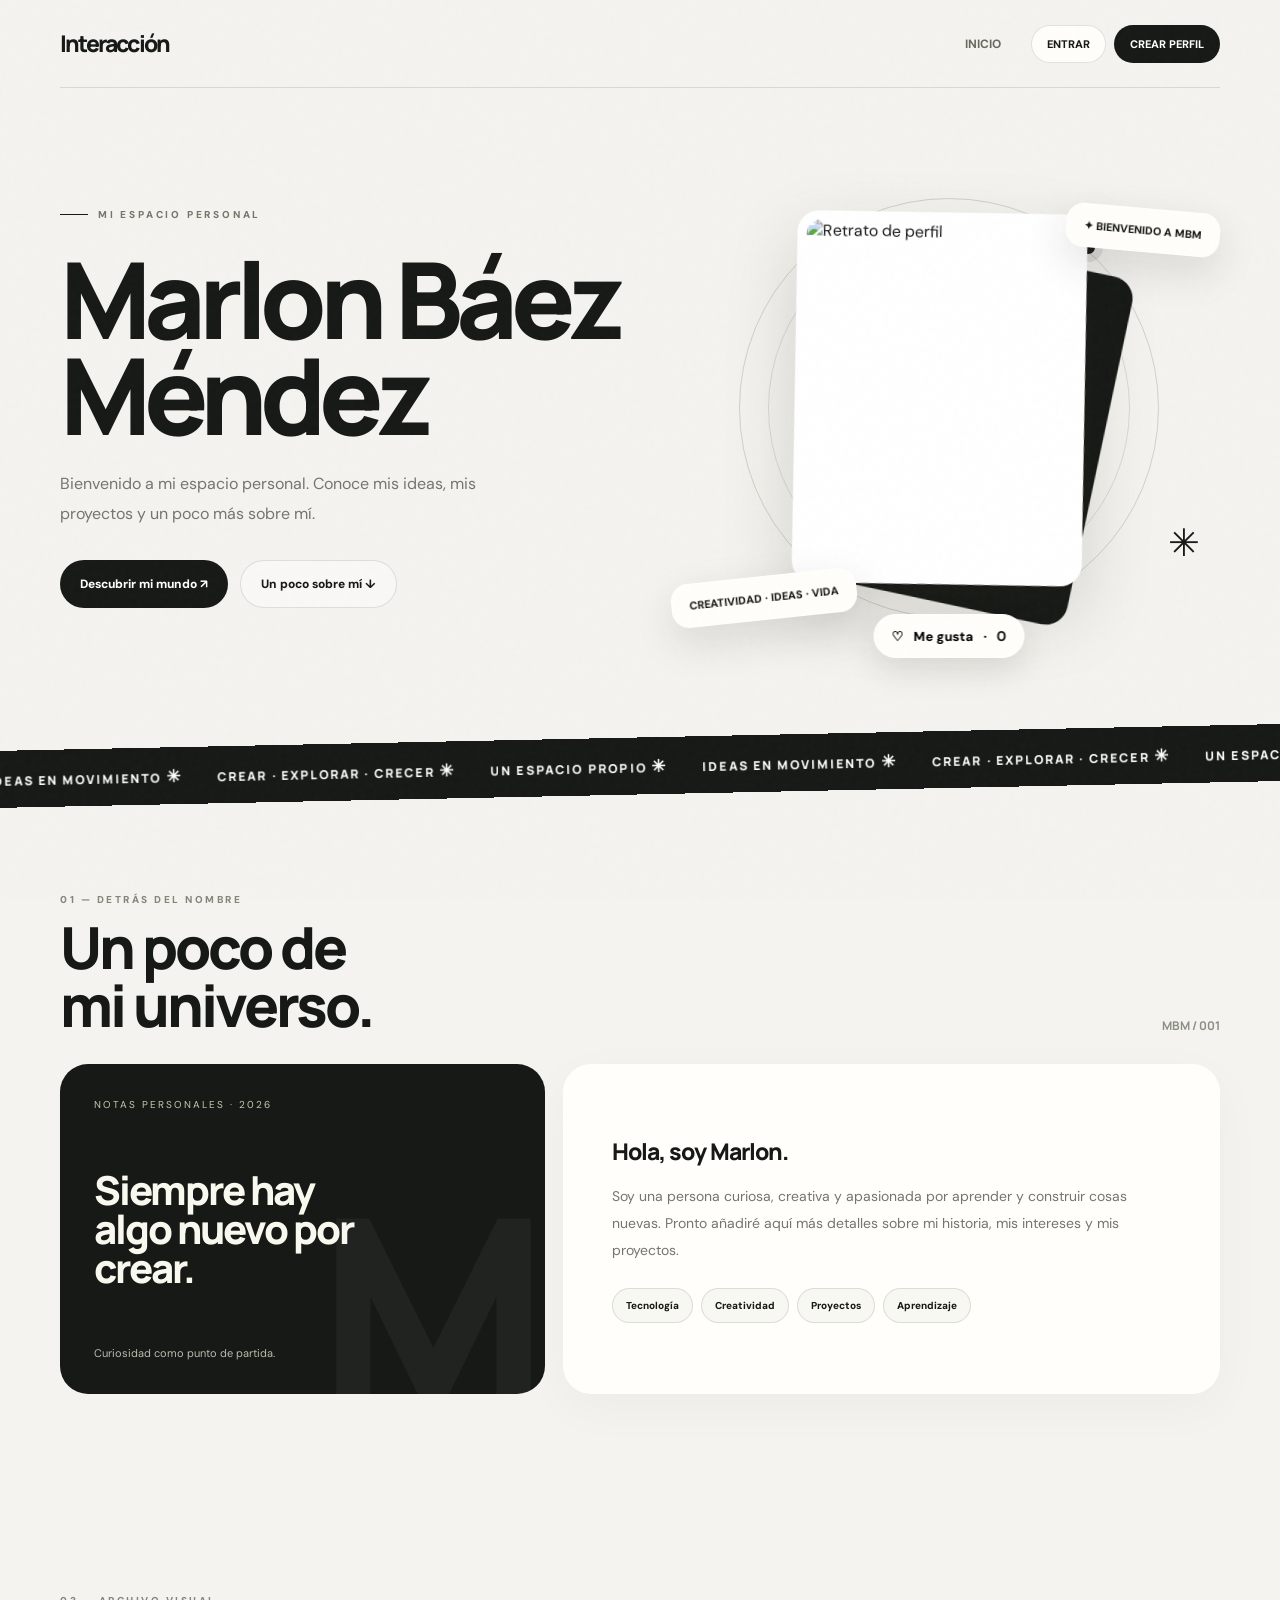
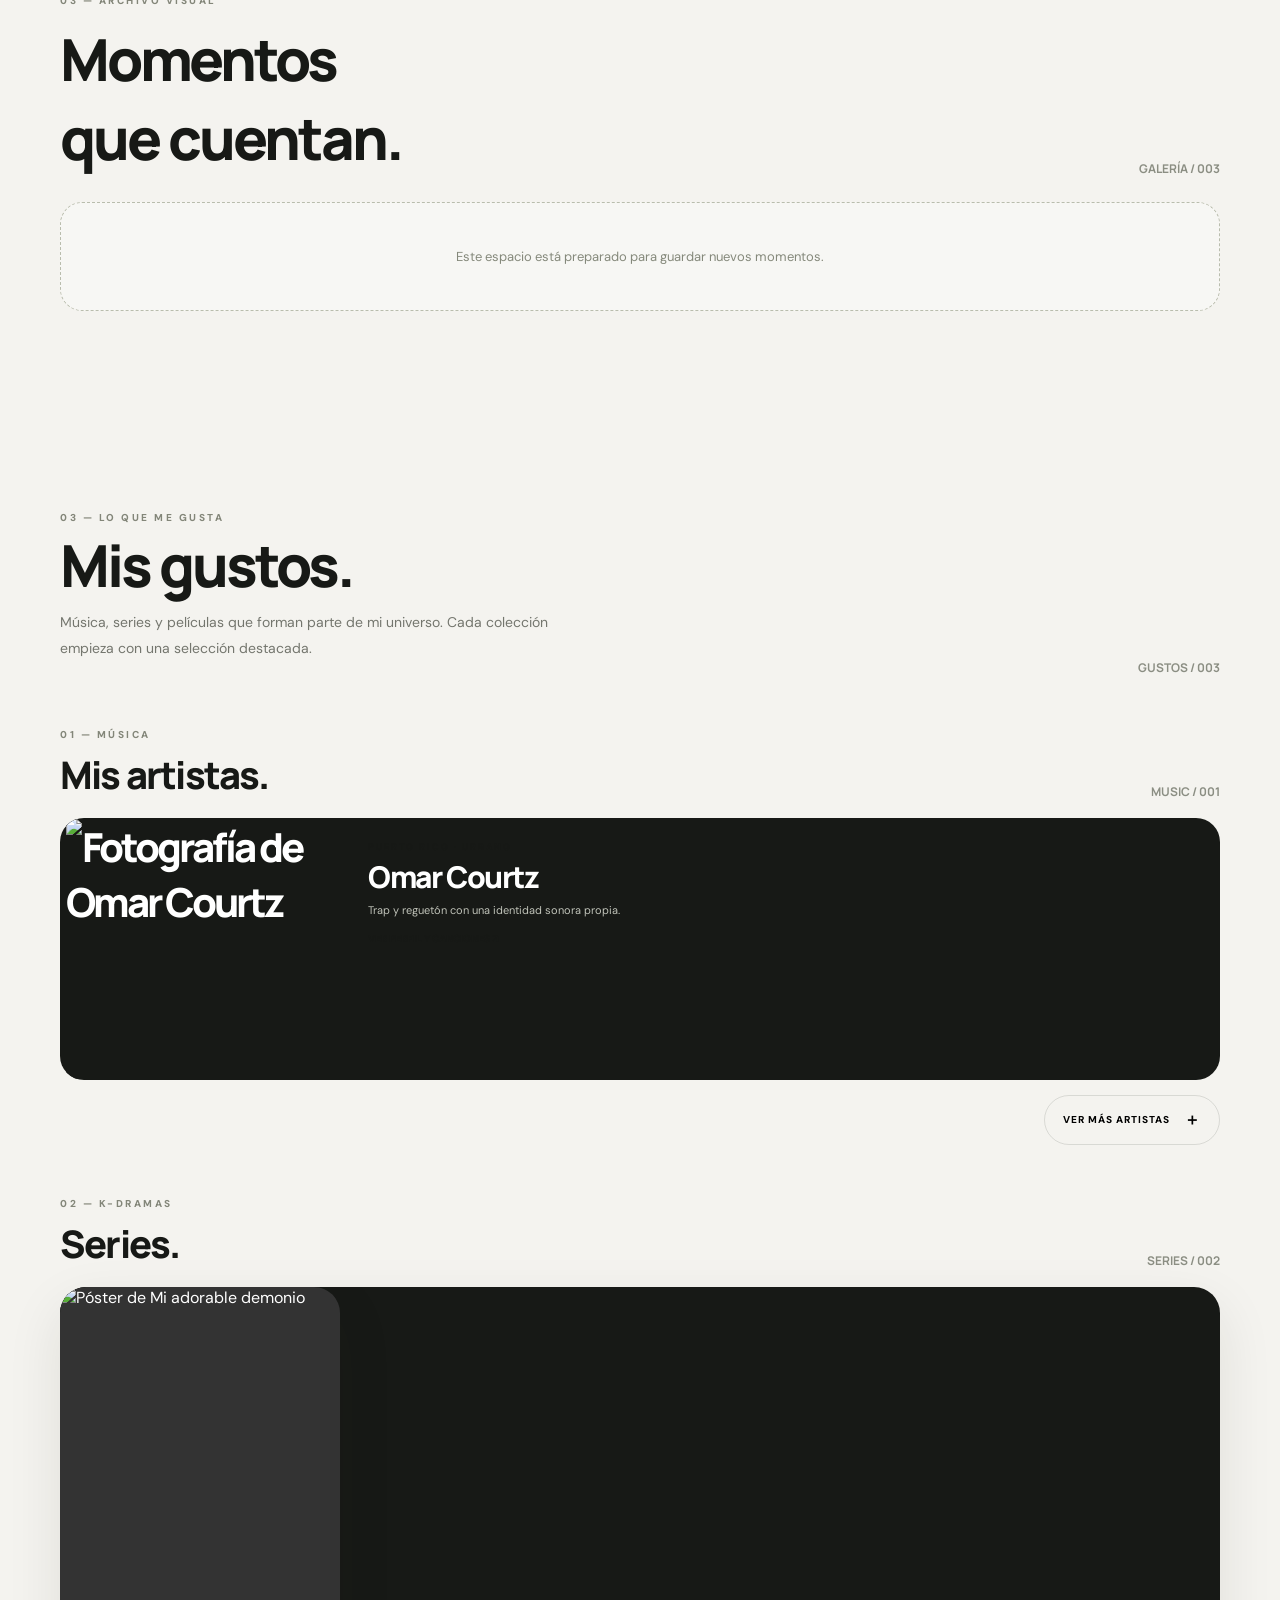
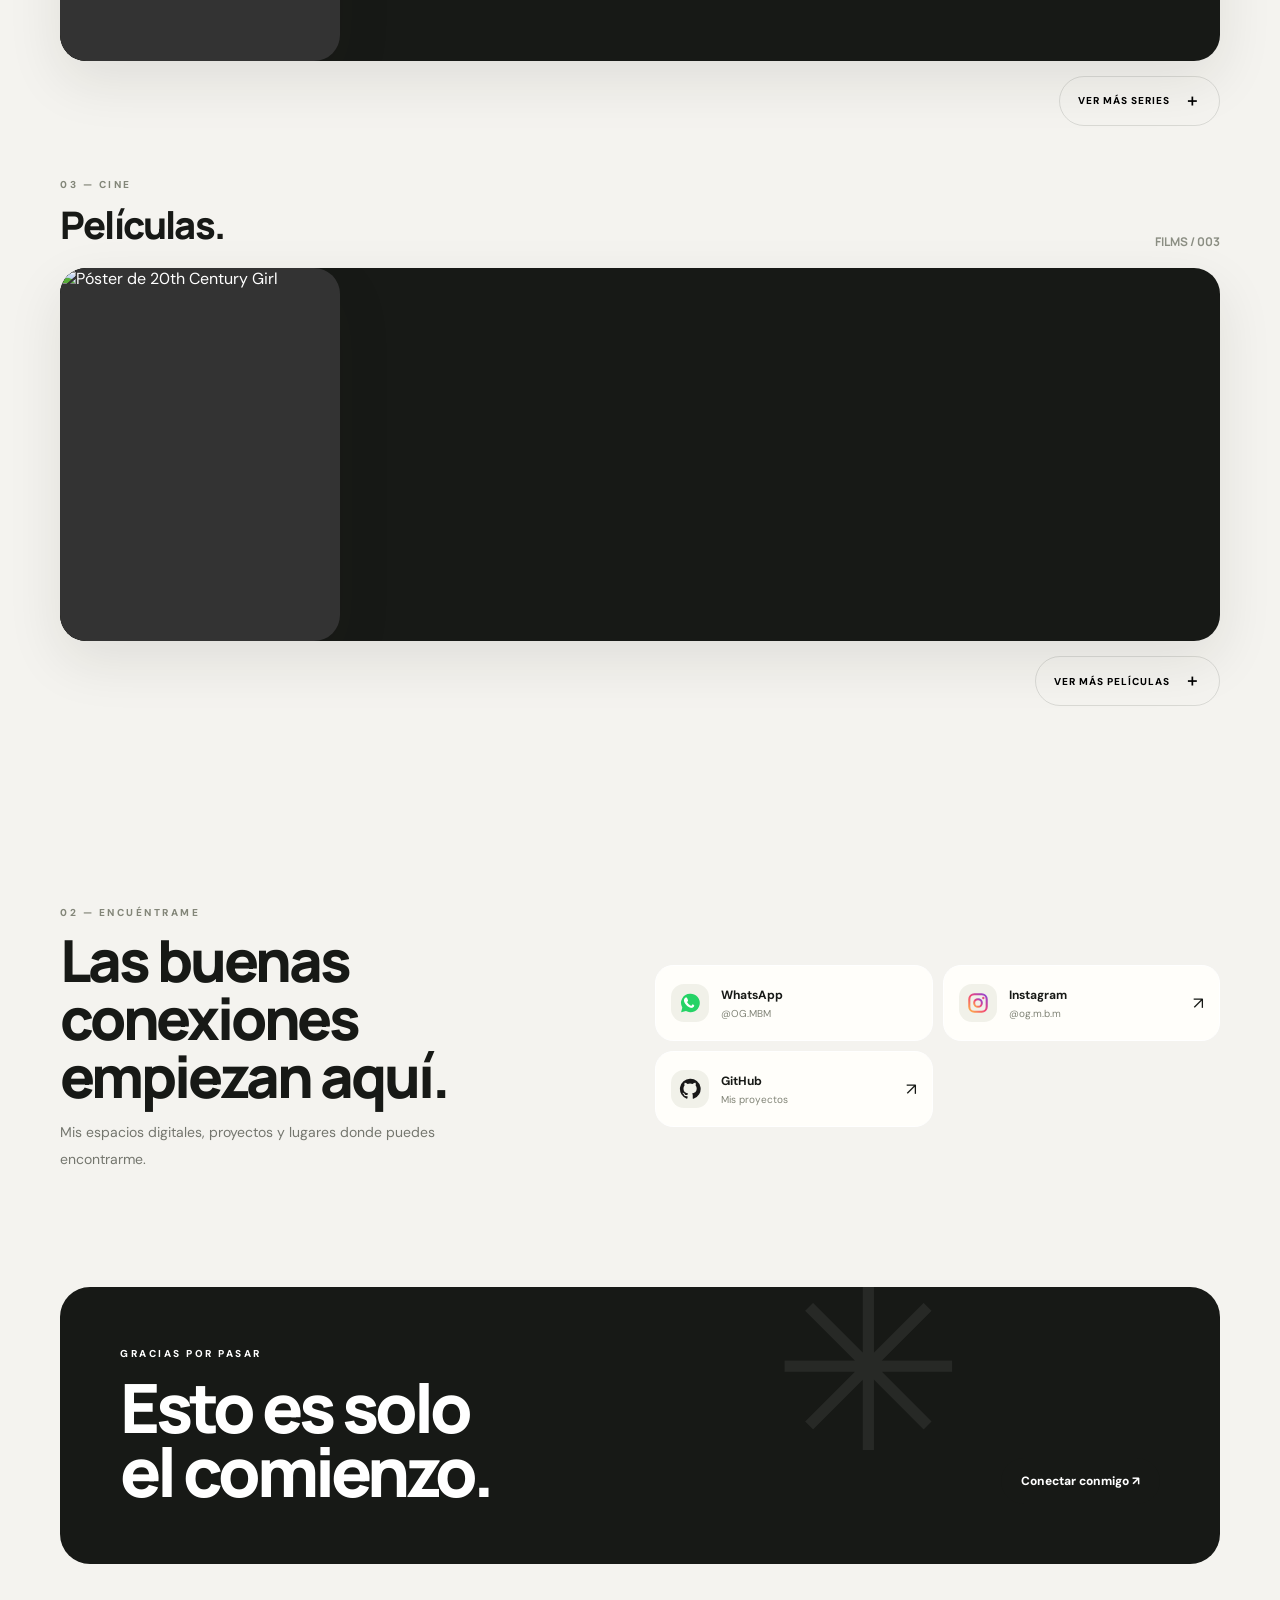
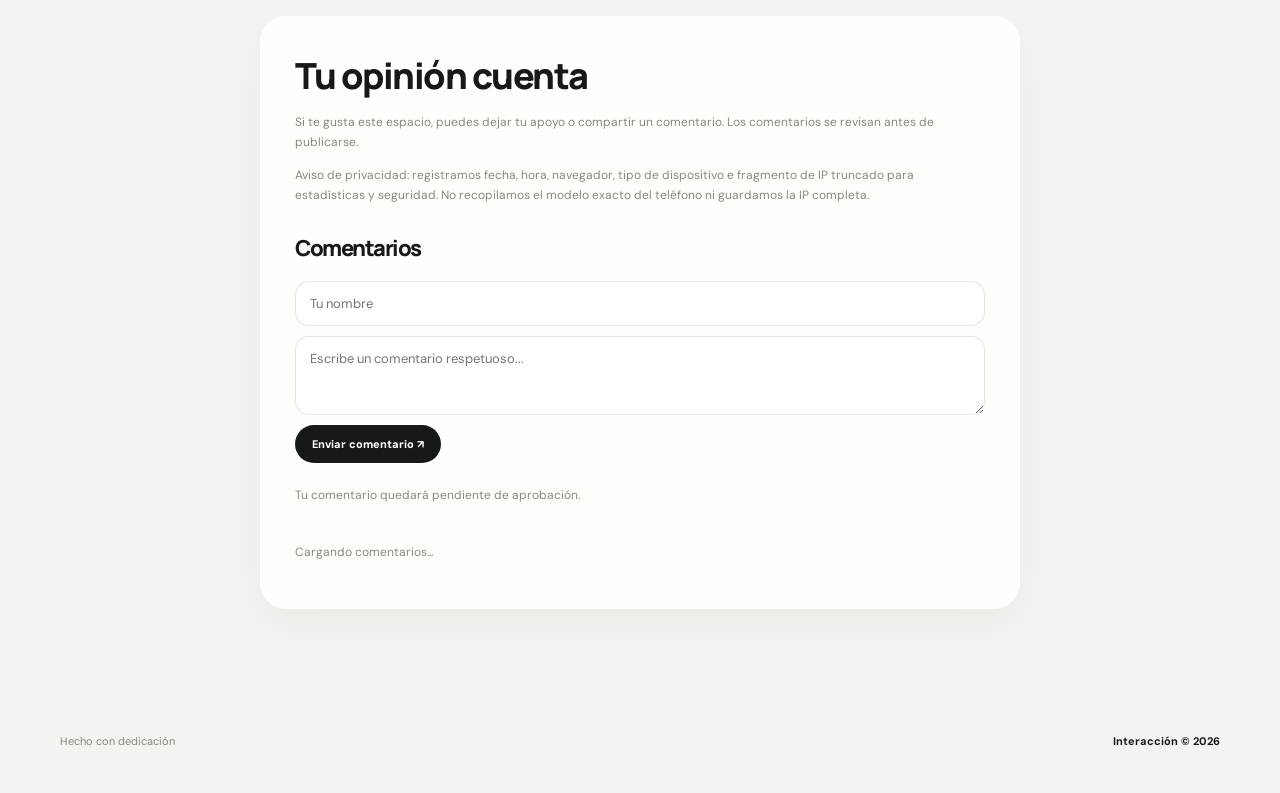
==== index.html @ a4310fba "Remove legacy personal navigation from Interacción landing actions" ====
<!doctype html>
<html lang="es">
<head>
<meta charset="utf-8"><meta name="viewport" content="width=device-width,initial-scale=1,viewport-fit=cover">
<meta name="theme-color" content="#f4f3ef"><meta name="description" content="Crea tu perfil, comparte lo que te representa y conecta con otras personas en Interacción.">
<link rel="manifest" href="manifest.webmanifest"><link rel="icon" type="image/svg+xml" href="favicon.svg">
<title>Interacción — Tu espacio en la red</title>
<link rel="preconnect" href="https://fonts.googleapis.com"><link rel="preconnect" href="https://fonts.gstatic.com" crossorigin>
<link href="https://fonts.googleapis.com/css2?family=DM+Sans:wght@400;500;600;700&family=Manrope:wght@400;500;600;700;800&display=swap" rel="stylesheet">
<style>
:root{--bg:#f4f3ef;--ink:#171916;--muted:#74766e;--lime:#d6fb68;--line:rgba(23,25,22,.12);--card:#fffefa;--radius:28px}
*{box-sizing:border-box}html{scroll-behavior:smooth;scroll-padding-top:90px}body{margin:0;background:var(--bg);color:var(--ink);font-family:'DM Sans',sans-serif;overflow-x:hidden}a{color:inherit;text-decoration:none}button{font:inherit}
.noise{position:fixed;inset:0;pointer-events:none;z-index:20;opacity:.12;background-image:url("data:image/svg+xml,%3Csvg viewBox='0 0 180 180' xmlns='http://www.w3.org/2000/svg'%3E%3Cfilter id='n'%3E%3CfeTurbulence type='fractalNoise' baseFrequency='.9' numOctaves='3' stitchTiles='stitch'/%3E%3C/filter%3E%3Crect width='100%25' height='100%25' filter='url(%23n)' opacity='.18'/%3E%3C/svg%3E")}
.wrap{width:min(1160px,calc(100% - 48px));margin:auto}.top{height:88px;display:flex;align-items:center;justify-content:space-between;border-bottom:1px solid var(--line)}.brand{font:800 23px Manrope;letter-spacing:-1.8px;border:0;background:transparent;color:var(--ink);padding:0;cursor:pointer;line-height:1}.brand span{color:#879b38}.nav{display:flex;align-items:center;gap:30px}.nav a{font-size:12px;color:#66695f;font-weight:700;transition:.2s}.nav a:hover{color:#111}.nav-cta{padding:12px 17px;border-radius:99px;background:var(--ink);color:white!important}
.hero{min-height:650px;display:grid;grid-template-columns:1fr .92fr;gap:30px;align-items:center;padding:64px 0 74px;position:relative}.hero-copy{position:relative;z-index:2}.eyebrow{display:flex;align-items:center;gap:10px;font-size:10px;letter-spacing:2.8px;text-transform:uppercase;font-weight:800;color:#73776a}.eyebrow:before{content:"";width:28px;height:1px;background:#879b38}
h1{font:800 clamp(58px,8.3vw,108px)/.91 Manrope;letter-spacing:-7px;margin:30px 0 25px;max-width:680px}h1 em{font-style:normal;color:#8ba13b}.intro{font-size:16px;line-height:1.85;color:var(--muted);max-width:470px}.hero-actions{display:flex;gap:12px;margin-top:32px;flex-wrap:wrap}.pill{display:inline-flex;align-items:center;gap:12px;padding:15px 20px;border-radius:99px;font-size:12px;font-weight:800;transition:transform .25s,box-shadow .25s}.pill:hover{transform:translateY(-4px);box-shadow:0 12px 24px #2222}.pill-dark{background:var(--ink);color:white}.pill-light{border:1px solid var(--line);background:#ffffff75}
.visual{height:500px;position:relative;display:grid;place-items:center;perspective:1000px}.orbit{position:absolute;width:420px;height:420px;border:1px solid #a5a99b70;border-radius:50%;animation:spin 28s linear infinite}.orbit:before,.orbit:after{content:"";position:absolute;border:1px solid #a5a99b55;border-radius:50%;inset:28px}.orbit:after{inset:65px}.orbit-dot{position:absolute;width:13px;height:13px;border-radius:50%;background:var(--lime);top:42px;right:63px;box-shadow:0 0 0 8px #d6fb6833}
.photo-stack{position:relative;width:min(310px,68vw);height:390px;transform:rotate(4deg);transition:transform .5s cubic-bezier(.2,.8,.2,1);z-index:2}.photo-stack:hover{transform:rotate(0deg) translateY(-8px)}.photo-main{position:absolute;inset:0 20px 18px 0;padding:9px;background:#fff;border-radius:22px;box-shadow:0 28px 70px #282b1d2b;transform:rotate(-3deg)}.photo-main img{width:100%;height:100%;object-fit:cover;border-radius:15px;display:block}.photo-back{position:absolute;inset:35px 0 0 38px;background:#d6fb68;border-radius:22px;transform:rotate(8deg);z-index:-1}.floating-tag{position:absolute;z-index:4;background:#fffefa;border:1px solid #fff;border-radius:17px;padding:14px 17px;box-shadow:0 15px 40px #2222;font-size:11px;font-weight:800}.tag-top{top:50px;right:0;transform:rotate(5deg);animation:float 5s ease-in-out infinite}.tag-bottom{bottom:38px;left:-8px;transform:rotate(-6deg);animation:float 6s ease-in-out infinite reverse}.spark{position:absolute;font-size:38px;color:#92a63d;right:20px;bottom:90px;animation:twinkle 3s ease-in-out infinite}
.ticker{overflow:hidden;background:var(--lime);border-block:1px solid #c7eb5e;padding:15px 0;transform:rotate(-1.2deg) scale(1.02)}.ticker-track{display:flex;gap:34px;width:max-content;animation:marquee 27s linear infinite}.ticker span{font:800 12px Manrope;letter-spacing:2px;text-transform:uppercase;white-space:nowrap}.ticker b{font-size:17px}
.section{padding:100px 0}.section-top{display:flex;justify-content:space-between;align-items:end;margin-bottom:30px}.micro{font-size:10px;letter-spacing:2.5px;text-transform:uppercase;color:#838679;font-weight:800}.section h2{font:800 clamp(34px,5vw,58px)/1 Manrope;letter-spacing:-3px;margin:12px 0 0}.index{font:700 12px Manrope;color:#8b8e83}
.about-layout{display:grid;grid-template-columns:.85fr 1.15fr;gap:18px}.about-stamp{background:var(--ink);color:#f8f8ef;border-radius:var(--radius);padding:34px;min-height:330px;display:flex;flex-direction:column;justify-content:space-between;position:relative;overflow:hidden}.about-stamp:after{content:"M";position:absolute;font:800 270px Manrope;color:#ffffff0b;right:-4px;bottom:-100px}.stamp-small{font-size:10px;letter-spacing:2px;color:#c2caad}.stamp-big{font:800 40px/.98 Manrope;letter-spacing:-2px;max-width:270px;position:relative;z-index:1}.stamp-foot{font-size:11px;color:#b9bdad;position:relative;z-index:1}
.about-copy{background:var(--card);border:1px solid #fff;border-radius:var(--radius);padding:clamp(26px,4vw,48px);display:flex;flex-direction:column;justify-content:center;box-shadow:0 14px 50px #25271909}.about-copy h3{font:800 23px Manrope;letter-spacing:-1px;margin:0 0 16px}.about-copy p{font-size:14px;line-height:1.95;color:var(--muted);margin:0}.chips{display:flex;gap:8px;flex-wrap:wrap;margin-top:24px}.chip{font-size:10px;font-weight:800;padding:10px 13px;border:1px solid var(--line);border-radius:99px;background:#f8f8f2}
.connect{display:grid;grid-template-columns:1fr 1fr;gap:30px;align-items:center}.connect-copy p{max-width:400px;color:var(--muted);font-size:14px;line-height:1.9}.social-list{display:grid;grid-template-columns:1fr 1fr;gap:10px}.social{display:flex;align-items:center;gap:12px;background:var(--card);border:1px solid #fff;border-radius:18px;padding:15px;min-height:76px;transition:transform .25s,background .25s}.social:hover{transform:translateY(-5px) rotate(-1deg);background:var(--lime)}.social-icon{width:38px;height:38px;display:grid;place-items:center;border-radius:13px;background:#f1f1e9;flex-shrink:0}.social-icon svg{width:22px;height:22px}.social-meta{display:grid;gap:4px}.social-meta strong{font-size:12px}.social-meta small{font-size:10px;color:#818477}.social-arrow{margin-left:auto;font-size:17px}
.gallery-head{display:flex;justify-content:space-between;align-items:end;margin-bottom:25px}.gallery-head h2{font:800 clamp(34px,5vw,58px) Manrope;letter-spacing:-3px;margin:12px 0 0}.gallery-grid{display:grid;grid-template-columns:repeat(12,1fr);gap:14px}.photo{overflow:hidden;border-radius:22px;background:#e7e8de;min-height:190px;position:relative;cursor:zoom-in}.photo:nth-child(1){grid-column:span 5;min-height:330px}.photo:nth-child(2){grid-column:span 4;min-height:330px}.photo:nth-child(3){grid-column:span 3;min-height:330px}.photo:nth-child(n+4){grid-column:span 3}.photo img{width:100%;height:100%;position:absolute;inset:0;object-fit:cover;transition:transform .7s cubic-bezier(.2,.8,.2,1)}.photo:hover img{transform:scale(1.07)}.empty-gallery{grid-column:1/-1;padding:45px;border:1px dashed #b9bdad;border-radius:22px;text-align:center;color:#85897b;font-size:13px;background:#ffffff55}
.end-card{background:var(--lime);border-radius:30px;padding:clamp(28px,5vw,60px);display:flex;justify-content:space-between;align-items:end;gap:20px;overflow:hidden;position:relative}.end-card:after{content:"✳";position:absolute;right:22%;top:-65px;font-size:230px;color:#1111110a;animation:spin 35s linear infinite}.end-card h2{font:800 clamp(38px,6vw,68px)/.95 Manrope;letter-spacing:-4px;margin:15px 0 0;max-width:600px;position:relative;z-index:1}.end-card .pill{position:relative;z-index:2;white-space:nowrap}
footer{display:flex;justify-content:space-between;gap:15px;padding:35px 0 45px;color:#85887e;font-size:11px}footer strong{color:var(--ink)}

/* Gustos / artistas */
.taste-intro{max-width:520px;color:var(--muted);font-size:14px;line-height:1.85;margin-top:16px}
.artist-card{display:grid;grid-template-columns:280px 1fr;gap:0;background:#171916;color:#fff;border-radius:28px;overflow:hidden;min-height:300px;box-shadow:0 22px 60px #20231820}
.artist-cover{position:relative;min-height:300px;overflow:hidden;background:#ed6b91}
.artist-cover img{width:100%;height:100%;position:absolute;inset:0;object-fit:cover;transition:transform .7s}
.artist-card:hover .artist-cover img{transform:scale(1.055)}
.artist-cover:after{content:"";position:absolute;inset:45% 0 0;background:linear-gradient(transparent,#171916a8)}
.artist-info{padding:clamp(24px,4vw,46px);display:flex;flex-direction:column;justify-content:center;align-items:flex-start}
.artist-kicker{font-size:10px;letter-spacing:2.4px;text-transform:uppercase;color:#d6fb68;font-weight:800}
.artist-info h3{font:800 clamp(32px,5vw,52px)/.98 Manrope;letter-spacing:-2.8px;margin:15px 0 10px}
.artist-info p{font-size:13px;line-height:1.8;color:#bfc2b7;max-width:390px;margin:0 0 23px}
.artist-play{border:0;cursor:pointer;background:#d6fb68;color:#171916;border-radius:99px;padding:14px 20px;font-size:12px;font-weight:800;display:inline-flex;align-items:center;gap:10px;transition:transform .2s,box-shadow .2s}
.artist-play:hover{transform:translateY(-3px);box-shadow:0 10px 25px #d6fb6833}
.music-modal{position:fixed;inset:0;z-index:40;background:#10120feF;backdrop-filter:blur(18px);display:none;align-items:center;justify-content:center;padding:18px}
.music-modal.open{display:flex}
.music-panel{width:min(900px,100%);max-height:94vh;overflow:auto;background:#f7f6f0;color:var(--ink);border-radius:25px;padding:clamp(16px,3vw,28px);box-shadow:0 30px 100px #0008}
.music-panel-head{display:flex;align-items:center;justify-content:space-between;gap:15px;margin-bottom:17px}
.music-panel-head h3{font:800 clamp(21px,4vw,30px) Manrope;letter-spacing:-1.3px;margin:5px 0 0}
.music-close{width:42px;height:42px;border:1px solid var(--line);border-radius:50%;background:white;font-size:24px;cursor:pointer;flex:none}
.music-frame{width:100%;aspect-ratio:16/9;border:0;border-radius:15px;background:#171916}
.music-note{font-size:11px;line-height:1.7;color:#777b70;margin:13px 2px 0}
@media(max-width:650px){.artist-card{grid-template-columns:1fr}.artist-cover{min-height:230px;aspect-ratio:1.5}.artist-info{padding:25px}.music-panel{border-radius:19px}.music-frame{aspect-ratio:16/10}}


.taste-intro{max-width:520px;color:var(--muted);font-size:14px;line-height:1.85;margin-top:16px}
.artist-card{display:grid;grid-template-columns:260px 1fr;background:#171916;color:#fff;border-radius:28px;overflow:hidden;min-height:250px;box-shadow:0 22px 60px #20231820;margin-bottom:22px}
.artist-cover{min-height:250px;overflow:hidden;background:#ed6b91}.artist-cover img{width:100%;height:100%;object-fit:cover;display:block}
.artist-info{padding:clamp(24px,4vw,42px);display:flex;flex-direction:column;justify-content:center;align-items:flex-start}.artist-kicker{font-size:10px;letter-spacing:2px;text-transform:uppercase;color:#d6fb68;font-weight:800}.artist-info h3{font:800 clamp(32px,5vw,50px)/.98 Manrope;letter-spacing:-2.5px;margin:13px 0 10px}.artist-info p{font-size:13px;line-height:1.8;color:#bfc2b7;max-width:430px;margin:0 0 18px}
.music-library{background:#fffefa;border:1px solid #fff;border-radius:26px;padding:clamp(17px,3vw,30px);box-shadow:0 15px 50px #2527190a}
.music-library-head{display:flex;align-items:end;justify-content:space-between;margin-bottom:18px;gap:10px}.music-library-head h3{font:800 25px Manrope;letter-spacing:-1.2px;margin:6px 0 0}
.music-layout{display:grid;grid-template-columns:.9fr 1.1fr;gap:18px;align-items:start}
.music-list{display:grid;gap:8px;max-height:530px;overflow:auto;padding-right:5px}
.music-item{width:100%;display:grid;grid-template-columns:38px 1fr 28px;align-items:center;gap:11px;padding:11px;border:1px solid var(--line);border-radius:15px;background:#fbfaf6;color:var(--ink);text-align:left;cursor:pointer;transition:background .2s,border-color .2s,transform .2s}
.music-item:hover{transform:translateX(3px);background:#f2f5e8}.music-item.active{background:#eff6d9;border-color:#b5cc65}
.music-num{width:34px;height:34px;display:grid;place-items:center;border-radius:11px;background:#eeefe7;font-size:11px;font-weight:800}
.music-meta{min-width:0;display:grid;gap:4px}.music-meta strong{font-size:12px;line-height:1.35}.music-meta small{font-size:10px;color:#85897d}.music-play{font-size:16px;text-align:center;color:#748a2d}
.music-player-wrap{position:sticky;top:15px;background:#171916;border-radius:20px;padding:12px;color:white}
.music-now{display:grid;gap:7px;padding:8px 7px 13px}.music-now strong{font:700 16px Manrope;line-height:1.3}.music-frame{width:100%;aspect-ratio:16/9;border:0;border-radius:13px;background:#090a08}.music-youtube-link{display:inline-block;color:#d6fb68;font-size:11px;font-weight:700;padding:12px 6px 5px}.music-note{font-size:11px;line-height:1.7;color:#85897d;margin:15px 2px 0}
@media(max-width:700px){.artist-card{grid-template-columns:1fr}.artist-cover{height:210px;min-height:0}.artist-info{padding:23px}.music-layout{grid-template-columns:1fr}.music-player-wrap{position:static;grid-row:1}.music-list{max-height:400px}.music-library{padding:14px}.music-library-head h3{font-size:22px}}


.artist-grid{display:grid;grid-template-columns:repeat(2,minmax(0,1fr));gap:16px}.artist-tile{display:grid;grid-template-columns:150px 1fr;min-height:190px;border-radius:24px;overflow:hidden;background:#171916;color:#fff;border:0;text-align:left;cursor:pointer;transition:transform .25s,box-shadow .25s}.artist-tile:hover{transform:translateY(-5px);box-shadow:0 18px 38px #2222}.artist-art{background:linear-gradient(145deg,#d6fb68,#8da43b);display:grid;place-items:center;font:800 40px Manrope;color:#171916;letter-spacing:-3px;overflow:hidden}.artist-art img{width:100%;height:100%;display:block;object-fit:cover;object-position:center;transition:transform .6s}.artist-tile:hover .artist-art img{transform:scale(1.06)}.artist-tile:nth-child(2) .artist-art{background:linear-gradient(145deg,#b9a0e8,#66538f)}.artist-tile:nth-child(3) .artist-art{background:linear-gradient(145deg,#f3b18a,#9b513d)}.artist-tile:nth-child(4) .artist-art{background:linear-gradient(145deg,#f2a4c3,#9d456c)}.artist-tile-copy{padding:22px;display:flex;flex-direction:column;justify-content:center;gap:9px}.artist-tile-copy small{font-size:9px;letter-spacing:2px;color:#d6fb68;font-weight:800}.artist-tile-copy strong{font:800 clamp(21px,3vw,30px)/1 Manrope;letter-spacing:-1.4px}.artist-tile-copy span{font-size:11px;color:#c0c3b9;line-height:1.65}.artist-tile-copy em{font-style:normal;font-size:10px;font-weight:800;color:#d6fb68;margin-top:4px}.artist-profile{margin-top:22px}.profile-head{background:#171916;color:white;border-radius:24px;padding:clamp(22px,4vw,38px);margin-bottom:18px}.back-artists{border:1px solid #ffffff40;background:transparent;color:white;border-radius:99px;padding:10px 15px;font-size:11px;font-weight:800;cursor:pointer;margin-bottom:25px}.profile-bio h3{font:800 clamp(34px,5vw,52px) Manrope;letter-spacing:-2px;margin:8px 0}.profile-bio p{max-width:760px;color:#c2c5bb;font-size:13px;line-height:1.85;margin:0}.artist-loading,.empty-songs{padding:30px;border:1px dashed var(--line);border-radius:18px;color:var(--muted);font-size:13px}.artist-profile[hidden]{display:none}@media(max-width:700px){.artist-grid{grid-template-columns:1fr;gap:10px}.artist-tile{grid-template-columns:112px 1fr;min-height:150px}.artist-tile-copy{padding:16px}.artist-tile-copy strong{font-size:24px}.profile-head{padding:20px}.music-layout{grid-template-columns:1fr}.music-player-wrap{position:static;grid-row:1}.music-list{max-height:390px}}
.reveal{opacity:0;transform:translateY(30px);transition:opacity .8s ease,transform .8s cubic-bezier(.2,.7,.2,1)}.reveal.in{opacity:1;transform:none}
.lightbox{position:fixed;inset:0;z-index:30;background:#111e;backdrop-filter:blur(18px);display:none;align-items:center;justify-content:center;padding:20px}.lightbox.open{display:flex}.lightbox img{max-width:95vw;max-height:88vh;object-fit:contain;border-radius:15px}.lightbox button{position:absolute;right:20px;top:20px;border:1px solid #fff5;background:#ffffff20;color:white;border-radius:50%;width:44px;height:44px;font-size:24px}
@keyframes spin{to{transform:rotate(360deg)}}@keyframes float{0%,100%{translate:0 0}50%{translate:0 -12px}}@keyframes twinkle{50%{transform:rotate(35deg) scale(1.25);opacity:.55}}@keyframes marquee{to{transform:translateX(-50%)}}@media(prefers-reduced-motion:reduce){*,*:before,*:after{animation:none!important;transition:none!important;scroll-behavior:auto!important}.reveal{opacity:1;transform:none}}
@media(max-width:760px){.wrap{width:calc(100% - 30px)}.top{height:70px}.nav{gap:13px}.nav a{font-size:10px}.nav-cta{padding:10px 12px}.hero{grid-template-columns:1fr;gap:0;padding:48px 0 55px;min-height:auto}.hero-copy{order:2;text-align:center}.eyebrow{justify-content:center}h1{font-size:clamp(55px,15vw,82px);letter-spacing:-4.5px;margin:22px auto 18px}.intro{font-size:14px;margin:auto}.hero-actions{justify-content:center;margin-top:24px}.visual{order:1;height:340px;margin-bottom:24px}.orbit{width:290px;height:290px}.photo-stack{width:220px;height:280px}.floating-tag{font-size:10px;padding:11px 13px}.tag-top{right:4px;top:24px}.tag-bottom{left:0;bottom:15px}.spark{right:10px;bottom:55px}.ticker{padding:12px 0}.section{padding:68px 0}.section-top{margin-bottom:20px}.about-layout,.connect{grid-template-columns:1fr;gap:12px}.about-stamp{min-height:230px}.stamp-big{font-size:34px}.about-copy{padding:25px}.connect{gap:22px}.social-list{gap:8px}.social{padding:11px;min-height:68px;gap:8px}.social-icon{width:32px;height:32px}.social-icon svg{width:19px;height:19px}.gallery-grid{grid-template-columns:repeat(2,1fr);gap:9px}.photo,.photo:nth-child(n){grid-column:span 1;min-height:0;aspect-ratio:.88;border-radius:15px}.photo:nth-child(1){grid-column:span 2;aspect-ratio:1.25}.end-card{align-items:flex-start;flex-direction:column;border-radius:23px}.end-card h2{letter-spacing:-2.5px}.end-card:after{right:-30px;top:-40px}footer{padding:28px 0 35px;flex-wrap:wrap}}
@media(max-width:370px){.nav{gap:8px}.nav a{font-size:9px}.social-list{grid-template-columns:1fr}.visual{height:310px}}

/* Colecciones de gustos */
.taste-category{margin-top:52px}.taste-category-head{display:flex;justify-content:space-between;align-items:end;margin-bottom:18px}.taste-category-head h3{font:800 clamp(27px,4vw,38px) Manrope;letter-spacing:-1.8px;margin:7px 0 0}
.artist-more-grid[hidden],.media-grid[hidden]{display:none}
.taste-more{display:flex;align-items:center;gap:14px;margin:15px 0 0 auto;border:1px solid var(--line);background:transparent;border-radius:99px;padding:13px 18px;font-size:10px;font-weight:800;letter-spacing:1px;cursor:pointer;transition:.2s}
.taste-more:hover{background:var(--lime);border-color:var(--lime);transform:translateY(-2px)}.taste-more span{font-size:16px}
.media-feature{display:grid;grid-template-columns:280px 1fr;min-height:300px;overflow:hidden;border-radius:26px;background:#171916;color:#fff;box-shadow:0 20px 55px #20231818}
.media-feature-art{position:relative;min-height:300px;background:#333;overflow:hidden}.media-feature-art img,.media-card-art img{width:100%;height:100%;object-fit:cover;display:block;position:absolute;inset:0}
.media-feature-copy{padding:clamp(23px,4vw,42px);display:flex;flex-direction:column;justify-content:center;align-items:flex-start}
.media-feature-copy small,.media-card-copy small{font-size:9px;letter-spacing:2px;color:var(--lime);font-weight:800;text-transform:uppercase}
.media-feature-copy h4{font:800 clamp(29px,4vw,45px)/1 Manrope;letter-spacing:-2px;margin:13px 0 10px}
.media-feature-copy p{font-size:12px;line-height:1.8;color:#c3c6bc;max-width:480px;margin:0 0 18px}
.media-feature-copy a{background:var(--lime);color:#171916;border-radius:99px;padding:12px 17px;font-size:10px;font-weight:800}
.media-grid{display:grid;grid-template-columns:repeat(3,minmax(0,1fr));gap:13px;margin-top:14px}
.media-card{overflow:hidden;border-radius:20px;background:#171916;color:white;min-width:0}
.media-card-art{height:230px;position:relative;background:#34372f;overflow:hidden}
.media-card-copy{padding:16px}.media-card-copy h4{font:800 18px/1.1 Manrope;letter-spacing:-.6px;margin:8px 0}.media-card-copy p{font-size:11px;line-height:1.6;color:#c2c5bb;margin:0}
.media-loading{padding:28px;border:1px dashed var(--line);border-radius:20px;color:var(--muted);font-size:12px}
@media(max-width:700px){.taste-category{margin-top:40px}.media-feature{grid-template-columns:1fr}.media-feature-art{height:240px;min-height:0}.media-feature-copy{padding:23px}.media-grid{grid-template-columns:repeat(2,minmax(0,1fr));gap:9px}.media-card-art{height:190px}.media-card-copy{padding:12px}.media-card-copy h4{font-size:15px}}
@media(max-width:390px){.media-grid{grid-template-columns:1fr 1fr}.media-card-art{height:155px}}

#artistFeatured{grid-template-columns:1fr}#artistFeatured .artist-tile{grid-template-columns:minmax(190px,280px) 1fr;min-height:260px}#artistFeatured .artist-art{min-height:260px}
@media(max-width:700px){#artistFeatured .artist-tile{grid-template-columns:112px 1fr;min-height:170px}#artistFeatured .artist-art{min-height:170px}}

/* MBM community and private administration */
.mbm-community{padding:52px 0 90px;max-width:760px;margin:auto}
.mbm-community-card{background:#fffefa;border:1px solid #fff;border-radius:26px;padding:clamp(20px,4vw,34px);box-shadow:0 15px 50px #2527190a}
.mbm-community-title{font:800 clamp(25px,4vw,36px) Manrope;letter-spacing:-1.5px;margin:0 0 8px}
.mbm-muted{color:#85897d;font-size:12px;line-height:1.7}
.mbm-like{display:inline-flex;align-items:center;gap:10px;border:1px solid var(--line);border-radius:99px;background:#f8f8f2;padding:13px 19px;font-weight:800;font-size:13px;cursor:pointer;transition:.2s}
.mbm-like.liked{background:#ffe9ee;border-color:#ffc6d2;color:#b52c54}.mbm-like:disabled{opacity:.6}
.hero-profile-like{position:absolute;left:50%;bottom:0;transform:translateX(-50%);z-index:6;white-space:nowrap}.hero-profile-like .mbm-like{background:#fffefa;box-shadow:0 12px 32px #25271920;border-color:#ffffff;padding:12px 17px}.hero-profile-like .mbm-like strong{font-variant-numeric:tabular-nums;font-size:14px;color:#171916}
.mbm-comments{margin-top:28px}.mbm-comment-form{display:grid;gap:10px;margin:18px 0 24px}
.mbm-field{width:100%;border:1px solid var(--line);border-radius:14px;background:#fff;padding:13px 14px;font:inherit;font-size:13px;color:var(--ink)}
.mbm-field:focus{outline:2px solid #d6fb68;outline-offset:1px}
.mbm-comment-form button,.mbm-admin-actions button{border:0;border-radius:99px;background:var(--ink);color:white;padding:12px 17px;font-weight:800;font-size:11px;cursor:pointer;justify-self:start}
.mbm-comment{padding:15px 0;border-bottom:1px solid var(--line)}.mbm-comment-head{display:flex;justify-content:space-between;gap:12px;align-items:center}.mbm-comment-head strong{font-size:12px}.mbm-comment time{font-size:10px;color:#85897d}.mbm-comment p{font-size:13px;line-height:1.7;color:#55594f;margin:8px 0 0;white-space:pre-wrap;overflow-wrap:anywhere}
.mbm-admin[hidden],.mbm-admin-login[hidden],.mbm-admin-dashboard[hidden]{display:none!important}
.mbm-admin{position:fixed;inset:0;z-index:100;background:#111d;backdrop-filter:blur(18px);display:grid;place-items:center;padding:14px}
.mbm-admin-box{width:min(760px,100%);max-height:92vh;overflow:auto;background:#f7f6f0;border-radius:24px;padding:clamp(18px,4vw,30px);box-shadow:0 30px 100px #0008}
.mbm-admin-top{display:flex;justify-content:space-between;align-items:center;gap:15px;margin-bottom:22px}
.mbm-admin-top h2{font:800 25px Manrope;letter-spacing:-1px;margin:0}
.mbm-admin-close{width:40px;height:40px;border:1px solid var(--line);border-radius:50%;background:white;font-size:22px;cursor:pointer}
.mbm-admin-login{display:grid;gap:12px;max-width:420px}
.mbm-admin-login button,.mbm-admin-logout{border:0;border-radius:99px;background:var(--ink);color:white;padding:13px 18px;font-weight:800;cursor:pointer}
.mbm-admin-stats{display:grid;grid-template-columns:repeat(2,1fr);gap:10px;margin-bottom:20px}
.mbm-admin-stat{background:white;border:1px solid var(--line);border-radius:16px;padding:15px}
.mbm-admin-stat small{display:block;color:#85897d;font-size:10px}.mbm-admin-stat strong{display:block;font:800 28px Manrope;margin-top:5px}
.mbm-admin-section{margin:20px 0}.mbm-admin-section h3{font:800 17px Manrope;margin:0 0 10px}
.mbm-admin-row{display:flex;justify-content:space-between;align-items:flex-start;gap:12px;padding:12px 0;border-bottom:1px solid var(--line);font-size:11px;line-height:1.6;overflow-wrap:anywhere}
.mbm-admin-actions{display:flex;gap:6px;flex:none}.mbm-admin-actions button{padding:8px 11px}.mbm-admin-actions button:last-child{background:#8b3343}
@media(max-width:600px){.mbm-community{padding:35px 0 60px}.mbm-admin-row{flex-direction:column}.mbm-admin-actions{flex-wrap:wrap}.mbm-admin-stats{grid-template-columns:1fr 1fr}}


.mbm-editor{background:#fffefa;border:1px solid var(--line);border-radius:20px;padding:18px}
.mbm-editor-grid{display:grid;grid-template-columns:repeat(2,minmax(0,1fr));gap:12px}
.mbm-editor-grid label,.mbm-editor-media strong{display:grid;gap:6px;font-size:11px;font-weight:800;color:#55594f}
.mbm-editor-media{display:grid;grid-template-columns:1fr 1fr;gap:14px;margin-top:18px}
.mbm-editor-media>div{min-width:0;padding:14px;border:1px solid var(--line);border-radius:15px;background:#fbfaf6}
.mbm-editor-media .mbm-field{margin-top:8px;font-size:11px}
.mbm-save{border:0;border-radius:99px;background:var(--ink);color:#fff;padding:14px 20px;font-weight:800;font-size:12px;cursor:pointer}
.mbm-gallery-admin{display:grid;grid-template-columns:repeat(3,1fr);gap:7px;margin-top:10px}
.mbm-gallery-admin img{width:100%;aspect-ratio:1;object-fit:cover;border-radius:10px}
.mbm-gallery-admin button{border:0;border-radius:9px;background:#8b3343;color:white;padding:7px;font-size:10px;cursor:pointer}
@media(max-width:560px){.mbm-editor-grid,.mbm-editor-media{grid-template-columns:1fr}.mbm-admin-box{max-height:95vh;padding:15px}}
.extra-info-grid{display:grid;grid-template-columns:repeat(3,minmax(0,1fr));gap:14px}.extra-info-card{padding:24px;border:1px solid var(--line);border-radius:22px;background:#fffefa;box-shadow:0 12px 35px #25271908}.extra-info-card h3{font:800 19px Manrope;letter-spacing:-.7px;margin:0 0 10px}.extra-info-card p{font-size:13px;line-height:1.8;color:var(--muted);margin:0;white-space:pre-wrap}@media(max-width:650px){.extra-info-grid{grid-template-columns:1fr}}
/* MBM monochrome signature + touch-responsive motion canvas */
:root{--lime:#171916;--accent:#171916}
.brand span,h1 em,.spark,.music-play{color:#171916}
.eyebrow:before{background:#171916}
.orbit-dot{background:#171916;box-shadow:0 0 0 8px #17191618}
.photo-back{background:#171916}
.ticker{background:#171916;border-color:#171916;color:#fff}
.ticker span,.ticker b{color:#fff}
.social:hover{background:#171916;color:#fff}
.social:hover .social-icon{background:#ffffff20}
.social:hover .social-icon svg{filter:brightness(0) invert(1)}
.end-card{background:#171916;color:#fff}
.end-card .micro,.end-card h2{color:#fff}
.end-card:after{color:#ffffff12}
.artist-kicker,.artist-tile-copy small,.artist-tile-copy em,.music-youtube-link{color:#171916}
.artist-play{background:#171916;color:#fff}
.artist-play:hover{box-shadow:0 10px 25px #17191625}
.music-item:hover,.music-item.active{background:#171916;color:#fff;border-color:#171916}
.music-item:hover .music-num,.music-item.active .music-num{background:#ffffff20;color:#fff}
.music-item:hover .music-meta small,.music-item.active .music-meta small{color:#d5d5d0}
.music-item:hover .music-play,.music-item.active .music-play{color:#fff}
.artist-art,.artist-tile:nth-child(2) .artist-art,.artist-tile:nth-child(3) .artist-art,.artist-tile:nth-child(4) .artist-art{background:#171916;color:#fff}
.mbm-field:focus{outline-color:#171916}
.taste-more:hover{background:#171916;border-color:#171916;color:#fff}
.media-feature-copy a{background:#171916;color:#fff}
#mbm-motion-canvas{position:fixed;inset:0;width:100%;height:100%;z-index:18;pointer-events:none;opacity:.8;mix-blend-mode:multiply}
.visual,.photo,.artist-tile,.social,.pill,.mbm-community-card{transform-style:preserve-3d}
.photo,.artist-tile,.social,.pill{transition:transform .35s cubic-bezier(.2,.8,.2,1),box-shadow .35s,background .25s}
.photo:active,.artist-tile:active,.social:active,.pill:active{transform:scale(.985)}
@media(prefers-reduced-motion:reduce){#mbm-motion-canvas{display:none}}

/* Interacción: acceso y perfiles individuales */
.ia-nav{display:flex;gap:8px;align-items:center}
.ia-nav button{border:1px solid var(--line);background:#fffefa;color:var(--ink);border-radius:99px;padding:11px 15px;font-size:11px;font-weight:800;cursor:pointer}
.ia-nav .ia-primary{background:var(--ink);color:#fff}
.ia-modal{position:fixed;inset:0;z-index:80;background:#10120fbd;backdrop-filter:blur(16px);display:none;align-items:center;justify-content:center;padding:18px}
.ia-modal.open{display:flex}
.ia-panel{width:min(440px,100%);background:#fffefa;border-radius:25px;padding:26px;box-shadow:0 25px 90px #0005;position:relative}
.ia-panel h2{font:800 30px Manrope;letter-spacing:-1.5px;margin:5px 0 8px}
.ia-panel p{font-size:13px;line-height:1.7;color:#74766e}
.ia-close{position:absolute;right:16px;top:16px;width:38px;height:38px;border:1px solid var(--line);border-radius:50%;background:white;font-size:22px;cursor:pointer}
.ia-form{display:grid;gap:12px;margin-top:20px}
.ia-form label{display:grid;gap:6px;font-size:11px;font-weight:800;color:#55594f}
.ia-form input,.ia-form textarea{width:100%;border:1px solid #dedfd5;border-radius:13px;background:#fafaf6;padding:13px;font:14px 'DM Sans',sans-serif;color:#171916;outline:none}
.ia-form input:focus,.ia-form textarea:focus{border-color:#91a74a;box-shadow:0 0 0 3px #d6fb6840}
.ia-form button,.ia-action{border:0;border-radius:99px;padding:14px 18px;background:#171916;color:white;font-size:12px;font-weight:800;cursor:pointer}
.ia-switch{border:0;background:none;color:#61752b;font-weight:800;font-size:12px;cursor:pointer;padding:10px}
.ia-message{min-height:18px;font-size:12px;color:#697b31}
.ia-profile-actions{display:flex;gap:8px;flex-wrap:wrap;margin-top:18px}
.ia-profile-actions button{border:1px solid var(--line);background:#fffefa;border-radius:99px;padding:11px 15px;font-size:11px;font-weight:800;cursor:pointer}
body.ia-profile-mode #about,body.ia-profile-mode #gustos,body.ia-profile-mode #gallery,body.ia-profile-mode #connect,body.ia-profile-mode #extraInfo,body.ia-profile-mode #mbmCommunity,body.ia-profile-mode .ticker{display:none!important}
body.ia-profile-mode .hero{min-height:580px}
body.ia-profile-mode .hero-actions .pill-light{display:none}
body.ia-profile-mode .hero-profile-like{display:none}
body.ia-home-mode .photo-stack{display:none!important}body.ia-home-mode #about,body.ia-home-mode #gustos,body.ia-home-mode #gallery,body.ia-home-mode #connect,body.ia-home-mode #extraInfo,body.ia-home-mode #mbmCommunity,body.ia-home-mode .ticker{display:none!important}
body.ia-home-mode .hero{min-height:580px}body.ia-home-mode .hero-actions .pill-light{display:none!important}
@media(max-width:760px){.ia-nav{gap:5px}.ia-nav button{padding:9px 10px;font-size:10px}.ia-panel{padding:22px}.ia-home-mode .hero{min-height:550px}}

</style>
</head>
<body><canvas id="mbm-motion-canvas" aria-hidden="true"></canvas>
<div class="noise"></div>
<div class="wrap">
<header class="top"><button class="brand" type="button" aria-label="Ir al inicio de Interacción">Interacción</button><nav class="nav"><a href="./">INICIO</a><span class="ia-nav"><button id="ia-login-open" type="button">ENTRAR</button><button id="ia-signup-open" class="ia-primary" type="button">CREAR PERFIL</button><button id="ia-account-open" type="button" hidden>MI PERFIL</button></span></nav></header>
<main>
<section class="hero">
<div class="hero-copy"><div class="eyebrow" id="eyebrow">UN ESPACIO PROPIO</div><h1 id="name">Marlon Báez<br><em>Méndez.</em></h1><p class="intro" id="tagline">Un lugar para compartir mis ideas, proyectos, intereses y algunos momentos de mi vida.</p><div class="hero-actions"><a class="pill pill-dark" id="contactBtn" href="#connect">Descubrir mi mundo ↗</a><a class="pill pill-light" href="#about">Un poco sobre mí ↓</a></div></div>
<div class="visual"><div class="orbit"><i class="orbit-dot"></i></div><div class="photo-stack"><div class="photo-back"></div><div class="photo-main"><img id="avatar" src="assets/profile.jpg" alt="Retrato de perfil"></div></div><div class="hero-profile-like"><button class="mbm-like" id="mbmLikeButton" type="button" aria-label="Me gusta este perfil" aria-pressed="false">♡ <span>Me gusta</span> · <strong id="mbmLikeCount">0</strong></button></div><div class="floating-tag tag-top" id="tagTopText">✦ BIENVENIDO A MBM</div><div class="floating-tag tag-bottom" id="tagBottomText">CREATIVIDAD · IDEAS · VIDA</div><div class="spark">✳</div></div>
</section>
</main></div>
<div class="ticker" aria-hidden="true"><div class="ticker-track"><span>IDEAS EN MOVIMIENTO <b>✳</b></span><span>CREAR · EXPLORAR · CRECER <b>✳</b></span><span>UN ESPACIO PROPIO <b>✳</b></span><span>IDEAS EN MOVIMIENTO <b>✳</b></span><span>CREAR · EXPLORAR · CRECER <b>✳</b></span><span>UN ESPACIO PROPIO <b>✳</b></span></div></div>
<div class="wrap"><main>
<section class="section" id="about"><div class="section-top reveal"><div><div class="micro">01 — DETRÁS DEL NOMBRE</div><h2 id="aboutTitle">Un poco de<br>mi universo.</h2></div><span class="index">MBM / 001</span></div>
<div class="about-layout"><div class="about-stamp reveal"><span class="stamp-small" id="stampSmall">NOTAS PERSONALES · 2026</span><div class="stamp-big" id="stampText">Siempre hay algo nuevo por crear.</div><span class="stamp-foot" id="stampFoot">Curiosidad como punto de partida.</span></div><article class="about-copy reveal"><h3 id="bioTitle">Hola, soy Marlon.</h3><p id="bio">Soy una persona curiosa, creativa y apasionada por aprender y construir cosas nuevas. Este espacio es una pequeña ventana a mi mundo.</p><div class="chips" id="interests"></div></article></div></section>
<section class="section" id="gallery"><div class="gallery-head reveal"><div><div class="micro">03 — ARCHIVO VISUAL</div><h2 id="galleryTitle">Momentos<br>que cuentan.</h2></div><span class="index">GALERÍA / 003</span></div><div class="gallery-grid reveal" id="photos"></div></section>
<section class="section" id="gustos">
<div class="section-top reveal"><div><div class="micro">03 — LO QUE ME GUSTA</div><h2>Mis gustos.</h2><p class="taste-intro">Música, series y películas que forman parte de mi universo. Cada colección empieza con una selección destacada.</p></div><span class="index">GUSTOS / 003</span></div>

<div class="taste-category reveal"><div class="taste-category-head"><div><div class="micro">01 — MÚSICA</div><h3>Mis artistas.</h3></div><span class="index">MUSIC / 001</span></div>
<div class="artist-grid" id="artistFeatured"><div class="artist-loading">Preparando biblioteca…</div></div>
<button class="taste-more" id="artistMore" type="button" aria-expanded="false">VER MÁS ARTISTAS <span>＋</span></button>
<div class="artist-grid artist-more-grid" id="artistGrid" hidden></div>
</div>

<div class="taste-category reveal"><div class="taste-category-head"><div><div class="micro">02 — K-DRAMAS</div><h3>Series.</h3></div><span class="index">SERIES / 002</span></div>
<div class="media-feature" id="seriesFeatured"><div class="media-loading">Preparando series…</div></div>
<button class="taste-more" id="seriesMore" type="button" aria-expanded="false">VER MÁS SERIES <span>＋</span></button>
<div class="media-grid" id="seriesGrid" hidden></div>
</div>

<div class="taste-category reveal"><div class="taste-category-head"><div><div class="micro">03 — CINE</div><h3>Películas.</h3></div><span class="index">FILMS / 003</span></div>
<div class="media-feature" id="moviesFeatured"><div class="media-loading">Preparando películas…</div></div>
<button class="taste-more" id="moviesMore" type="button" aria-expanded="false">VER MÁS PELÍCULAS <span>＋</span></button>
<div class="media-grid" id="moviesGrid" hidden></div>
</div>

<div class="artist-profile" id="artistProfile" hidden>
 <div class="profile-head"><button type="button" class="back-artists" id="backArtists">← Todos los artistas</button><div class="profile-bio"><div class="micro">PERFIL DEL ARTISTA</div><h3 id="artistName"></h3><p id="artistBio"></p></div></div>
 <div class="music-library"><div class="music-library-head"><div><div class="micro">SU MÚSICA</div><h3 id="artistMusicTitle">Canciones</h3></div><span class="index" id="artistSongCount"></span></div>
 <div class="music-layout"><div class="music-list" id="artistSongs"></div><div class="music-player-wrap"><div class="music-now"><span class="micro">REPRODUCTOR</span><strong id="artistNowTitle">Selecciona una canción</strong></div><iframe class="music-frame" id="artistFrame" title="Reproductor musical" allow="accelerometer; autoplay; clipboard-write; encrypted-media; gyroscope; picture-in-picture; web-share" referrerpolicy="strict-origin-when-cross-origin" allowfullscreen></iframe><a class="music-youtube-link" id="artistExternal" href="#" target="_blank" rel="noopener noreferrer" hidden>Abrir en YouTube ↗</a><p class="music-note" id="playerHint">El reproductor permanecerá vacío hasta que selecciones una canción.</p></div></div></div>
</div>
</section>
<section class="section" id="connect"><div class="connect"><div class="connect-copy reveal"><div class="micro">02 — ENCUÉNTRAME</div><h2>Las buenas<br>conexiones<br>empiezan aquí.</h2><p>Mis espacios digitales, proyectos y lugares donde puedes encontrarme.</p></div><div class="social-list reveal" id="socialList"></div></div></section>

<section class="section" id="extraInfo" hidden><div class="wrap"><div class="section-top reveal"><div><div class="micro">04 — MÁS SOBRE MÍ</div><h2 id="extraInfoTitle">Más cosas de mi mundo.</h2></div><span class="index">NOTAS / 004</span></div><div class="extra-info-grid" id="extraInfoCards"></div></div></section>
<section class="end-card reveal"><div><div class="micro">GRACIAS POR PASAR</div><h2>Esto es solo<br>el comienzo.</h2></div><a class="pill pill-dark" href="#connect">Conectar conmigo ↗</a></section>
</main>
<section class="mbm-community" id="mbmCommunity">
 <div class="mbm-community-card">
  <h2 class="mbm-community-title">Tu opinión cuenta</h2>
  <p class="mbm-muted">Si te gusta este espacio, puedes dejar tu apoyo o compartir un comentario. Los comentarios se revisan antes de publicarse.</p><p class="mbm-muted">Aviso de privacidad: registramos fecha, hora, navegador, tipo de dispositivo e fragmento de IP truncado para estadísticas y seguridad. No recopilamos el modelo exacto del teléfono ni guardamos la IP completa.</p>
  <div class="mbm-comments">
   <h3 class="mbm-community-title" style="font-size:22px">Comentarios</h3>
   <form class="mbm-comment-form" id="mbmCommentForm">
    <input class="mbm-field" id="mbmCommentName" maxlength="40" placeholder="Tu nombre" required>
    <textarea class="mbm-field" id="mbmCommentBody" maxlength="600" rows="3" placeholder="Escribe un comentario respetuoso..." required></textarea>
    <button id="mbmCommentSubmit" type="submit">Enviar comentario ↗</button>
    <p class="mbm-muted" id="mbmCommentMessage" aria-live="polite">Tu comentario quedará pendiente de aprobación.</p>
   </form>
   <div id="mbmCommentsList" aria-live="polite"><p class="mbm-muted">Cargando comentarios...</p></div>
  </div>
 </div>
</section>
<div class="mbm-admin" id="mbmAdminPanel" hidden>
 <div class="mbm-admin-box" role="dialog" aria-modal="true" aria-labelledby="mbmAdminTitle">
  <div class="mbm-admin-top"><h2 id="mbmAdminTitle">MBM · Administración</h2><button class="mbm-admin-close" id="mbmAdminClose" type="button" aria-label="Cerrar">×</button></div>
  <form class="mbm-admin-login" id="mbmAdminLogin">
   <p class="mbm-muted">Acceso privado. Solo las cuentas autorizadas pueden administrar el perfil.</p>
   <input class="mbm-field" id="mbmAdminEmail" type="email" autocomplete="username" placeholder="Correo de administrador" required>
   <input class="mbm-field" id="mbmAdminPassword" type="password" autocomplete="current-password" placeholder="Contraseña" required>
   <button type="submit">Iniciar sesión ↗</button>
   
   <p class="mbm-muted" id="mbmAdminMessage" aria-live="polite"></p>
  </form>
  <div class="mbm-admin-dashboard" id="mbmAdminDashboard" hidden>
   <div class="mbm-admin-stats">
    <div class="mbm-admin-stat"><small>Visitas recientes</small><strong id="mbmAdminVisitsCount">0</strong></div>
    <div class="mbm-admin-stat"><small>Me gusta</small><strong id="mbmAdminLikesCount">0</strong></div>
   </div>
   <p class="mbm-muted" id="mbmAdminDataMessage" aria-live="polite"></p>
   <section class="mbm-admin-section mbm-editor">
    <h3>Personalizar mi página</h3>
    <p class="mbm-muted">Edita textos, títulos, mensajes y enlaces. Los cambios se publican al guardar.</p>
    <div class="mbm-editor-grid">
     <label>Nombre principal<input class="mbm-field" id="editName" maxlength="90"></label>
     <label>Texto pequeño superior<input class="mbm-field" id="editEyebrow" maxlength="100"></label>
     <label>Presentación inicial<textarea class="mbm-field" id="editTagline" rows="3" maxlength="500"></textarea></label>
     <label>Biografía<textarea class="mbm-field" id="editBio" rows="4" maxlength="1500"></textarea></label>
     <label>Título de la tarjeta destacada<textarea class="mbm-field" id="editStamp" rows="2" maxlength="180"></textarea></label>
     <label>Texto pequeño de la tarjeta<input class="mbm-field" id="editStampSmall" maxlength="100"></label>
     <label>Frase inferior de la tarjeta<input class="mbm-field" id="editStampFoot" maxlength="180"></label>
     <label>Etiqueta flotante superior<input class="mbm-field" id="editTagTop" maxlength="100"></label>
     <label>Etiqueta flotante inferior<input class="mbm-field" id="editTagBottom" maxlength="100"></label>
     <label>Título de la sección acerca<textarea class="mbm-field" id="editAboutTitle" rows="2" maxlength="120"></textarea></label>
     <label>Saludo de biografía<input class="mbm-field" id="editBioTitle" maxlength="100"></label>
     <label>Título de galería<textarea class="mbm-field" id="editGalleryTitle" rows="2" maxlength="120"></textarea></label>
     <label>Texto del pie de página<input class="mbm-field" id="editFooter" maxlength="180"></label>
     <label>Enlace del botón principal<input class="mbm-field" id="editContact" type="url" maxlength="500" placeholder="https://..."></label>
     <label>Intereses (separados por comas)<textarea class="mbm-field" id="editInterests" rows="2" maxlength="400"></textarea></label>
     <label>Información adicional (una por línea: título | descripción)<textarea class="mbm-field" id="editExtraInfo" rows="6" maxlength="3000" placeholder="Mis proyectos | Estoy trabajando en nuevas ideas."></textarea></label>
     <label>Título de la sección adicional<input class="mbm-field" id="editExtraInfoTitle" maxlength="100"></label>
    </div>
    <div class="mbm-editor-media">
     <div><strong>Foto de perfil</strong><p class="mbm-muted">Sube una imagen para reemplazar el retrato principal.</p><input class="mbm-field" id="editAvatarFile" type="file" accept="image/jpeg,image/png,image/webp"></div>
     <div><strong>Galería de fotos</strong><p class="mbm-muted">Puedes seleccionar varias imágenes a la vez.</p><input class="mbm-field" id="editGalleryFiles" type="file" accept="image/jpeg,image/png,image/webp,image/gif" multiple><div id="editGalleryList" class="mbm-gallery-admin"></div></div>
    </div>
    <p class="mbm-muted" id="mbmEditorMessage" aria-live="polite"></p>
    <button class="mbm-save" id="mbmSaveContent" type="button">Guardar cambios de la página ↗</button>
   </section>
   <section class="mbm-admin-section"><h3>Comentarios y moderación</h3><div id="mbmAdminComments"></div></section>
   <section class="mbm-admin-section"><h3>Registro de visitas</h3><p class="mbm-muted">Fecha, hora, navegador, tipo de dispositivo e IP aproximada anonimizada.</p><div id="mbmAdminVisits"></div></section>
   <button class="mbm-admin-logout" id="mbmAdminLogout" type="button">Cerrar sesión</button>
  </div>
 </div>
</div>

<footer><span id="footerText">Hecho con dedicación.</span><strong>Interacción © <span id="year"></span></strong></footer></div>
<div class="ia-modal" id="ia-auth-modal" role="dialog" aria-modal="true" aria-labelledby="ia-auth-title"><div class="ia-panel"><button class="ia-close" id="ia-auth-close" type="button" aria-label="Cerrar">×</button><div class="micro">INTERACCIÓN · TU ESPACIO</div><h2 id="ia-auth-title">Crea tu perfil</h2><p id="ia-auth-subtitle">Elige cómo quieres aparecer. No necesitas poner apellidos.</p><form class="ia-form" id="ia-auth-form"><label id="ia-name-label">Nombre público<input id="ia-name" maxlength="40" autocomplete="name" placeholder="Ej. Marlon" required></label><label>Correo electrónico<input id="ia-email" type="email" autocomplete="email" required></label><label>Contraseña<input id="ia-password" type="password" minlength="8" autocomplete="new-password" required></label><button id="ia-auth-submit" type="submit">Crear mi perfil</button><div class="ia-message" id="ia-auth-message" role="status"></div></form><button class="ia-switch" id="ia-auth-switch" type="button">Ya tengo una cuenta · Entrar</button></div></div><div class="ia-modal" id="ia-edit-modal" role="dialog" aria-modal="true" aria-labelledby="ia-edit-title"><div class="ia-panel"><button class="ia-close" id="ia-edit-close" type="button" aria-label="Cerrar">×</button><div class="micro">PERSONALIZA TU PERFIL</div><h2 id="ia-edit-title">Editar perfil</h2><form class="ia-form" id="ia-edit-form"><label>Nombre público<input id="ia-edit-name" maxlength="40" required></label><label>Dirección única<input id="ia-edit-handle" maxlength="40" required></label><label>Descripción<textarea id="ia-edit-bio" maxlength="280" rows="4"></textarea></label><button type="submit">Guardar cambios</button><div class="ia-message" id="ia-edit-message" role="status"></div></form></div></div><div class="lightbox" id="lightbox"><button type="button" aria-label="Cerrar">×</button><img alt="Fotografía ampliada"></div>
<script src="profile.js"></script>
<script>
const p=window.PROFILE||{},$=id=>document.getElementById(id),set=(id,v)=>{if(v)$(id).textContent=v};
set('eyebrow',p.eyebrow);set('name',p.name);set('tagline',p.tagline);set('bio',p.bio);set('footerText',p.footer);if(p.avatar)$('avatar').src=p.avatar;if(p.contactUrl)$('contactBtn').href=p.contactUrl;$('year').textContent=new Date().getFullYear();document.title=(p.name||'MBM')+' — Espacio personal';
(p.interests||[]).forEach(v=>{const e=document.createElement('span');e.className='chip';e.textContent=v;$('interests').append(e)});
const icons={
instagram:'<svg viewBox="0 0 24 24"><defs><linearGradient id="ig" x1="0" y1="1" x2="1" y2="0"><stop stop-color="#ffb347"/><stop offset=".5" stop-color="#f04478"/><stop offset="1" stop-color="#8b45d8"/></linearGradient></defs><rect x="2.5" y="2.5" width="19" height="19" rx="5.5" fill="none" stroke="url(#ig)" stroke-width="2.3"/><circle cx="12" cy="12" r="4.2" fill="none" stroke="url(#ig)" stroke-width="2.2"/><circle cx="17.8" cy="6.5" r="1.3" fill="#e84c87"/></svg>',
whatsapp:'<svg viewBox="0 0 24 24"><path fill="#25D366" d="M12 2a9.8 9.8 0 0 0-8.4 14.8L2.3 22l5.3-1.4A10 10 0 1 0 12 2Z"/><path fill="#fff" d="M17.5 14.5c-.3-.2-1.8-.9-2.1-1s-.5-.2-.7.2-.8 1-1 1.2-.4.2-.7 0a8 8 0 0 1-2.4-1.5 9 9 0 0 1-1.7-2.1c-.2-.3 0-.5.2-.7l.5-.6.2-.5c.1-.2 0-.4 0-.6s-.7-1.7-1-2.3c-.2-.5-.5-.5-.7-.5h-.6c-.2 0-.6.1-.9.4s-1.2 1.2-1.2 2.8 1.2 3.3 1.4 3.5a11 11 0 0 0 4.3 3.8c.6.3 1.1.5 1.5.6.6.2 1.2.2 1.7.1.5-.1 1.7-.7 2-1.4.2-.7.2-1.3.1-1.5-.1-.1-.3-.2-.6-.4Z"/></svg>',
github:'<svg viewBox="0 0 24 24"><path fill="#181717" d="M12 .9a11.1 11.1 0 0 0-3.5 21.6c.6.1.8-.3.8-.6v-2.1c-3.1.7-3.8-1.3-3.8-1.3-.5-1.3-1.2-1.6-1.2-1.6-1-.7.1-.7.1-.7 1.1.1 1.7 1.2 1.7 1.2 1 1.7 2.6 1.2 3.2.9.1-.7.4-1.2.7-1.5-2.5-.3-5.1-1.2-5.1-5.5 0-1.2.4-2.2 1.2-3-.1-.3-.5-1.4.1-3 0 0 1-.3 3.1 1.2a10.7 10.7 0 0 1 5.6 0c2.1-1.5 3.1-1.2 3.1-1.2.6 1.6.2 2.7.1 3 .7.8 1.2 1.8 1.2 3 0 4.3-2.6 5.2-5.1 5.5.4.4.8 1 .8 2.1v3.1c0 .3.2.7.8.6A11.1 11.1 0 0 0 12 .9Z"/></svg>'};
(p.socials||[]).forEach(s=>{const linked=!!(s.url&&s.url!=='#'),a=document.createElement(linked?'a':'div');a.className='social';if(linked){a.href=s.url;a.target='_blank';a.rel='noopener noreferrer'}const i=document.createElement('span');i.className='social-icon';i.innerHTML=icons[s.platform]||'✦';const m=document.createElement('span');m.className='social-meta';const b=document.createElement('strong');b.textContent=s.name;m.append(b);if(s.handle){const sm=document.createElement('small');sm.textContent=s.handle;m.append(sm)}a.append(i,m);if(linked){const ar=document.createElement('span');ar.className='social-arrow';ar.textContent='↗';a.append(ar)}$('socialList').append(a)});
const photos=(p.photos||[]).slice(0,18);photos.forEach(src=>{const box=document.createElement('div');box.className='photo';const img=document.createElement('img');img.src=src;img.alt='Fotografía personal';img.loading='lazy';box.append(img);$('photos').append(box)});
if(!photos.length){const e=document.createElement('div');e.className='empty-gallery';e.textContent='Este espacio está preparado para guardar nuevos momentos.';$('photos').append(e)}
const lb=$('lightbox'),lbImg=lb.querySelector('img');$('photos').addEventListener('click',e=>{const img=e.target.closest('img');if(!img)return;lbImg.src=img.src;lb.classList.add('open')});lb.addEventListener('click',e=>{if(e.target===lb||e.target.tagName==='BUTTON')lb.classList.remove('open')});document.addEventListener('keydown',e=>{if(e.key==='Escape')lb.classList.remove('open')});

async function loadArtistLibrary(){
 const grid=$('artistGrid'),profile=$('artistProfile'),songsBox=$('artistSongs'),frame=$('artistFrame');
 let artists=[];
 try{
  const res=await fetch('./data/artists.json',{cache:'no-cache'});
  if(!res.ok)throw new Error('No se pudo leer artists.json');
  artists=await res.json();
 }catch(err){grid.textContent='No se pudo cargar la biblioteca de artistas.';console.error(err);return;}
 const openProfile=artist=>{
  grid.hidden=true;featured.hidden=true;more.hidden=true;profile.hidden=false;
  $('artistName').textContent=artist.name;$('artistBio').textContent=artist.bio;
  $('artistMusicTitle').textContent='Canciones de '+artist.name;
  $('artistSongCount').textContent=artist.songs.length+' TEMAS';
  $('artistNowTitle').textContent='Selecciona una canción';
  $('artistFrame').src='';$('artistExternal').hidden=true;$('playerHint').textContent='El reproductor permanecerá vacío hasta que selecciones una canción.';
  songsBox.replaceChildren();
  artist.songs.forEach((song,i)=>{
   const btn=document.createElement('button');btn.type='button';btn.className='music-item';
   const num=document.createElement('span');num.className='music-num';num.textContent=String(i+1).padStart(2,'0');
   const meta=document.createElement('span');meta.className='music-meta';
   const title=document.createElement('strong');title.textContent=song.title;
   const detail=document.createElement('small');detail.textContent=song.album||artist.name;
   meta.append(title,detail);const play=document.createElement('span');play.className='music-play';play.textContent='▶';btn.append(num,meta,play);
   btn.addEventListener('click',()=>{
    songsBox.querySelectorAll('.music-item').forEach(el=>el.classList.toggle('active',el===btn));
    $('artistNowTitle').textContent=song.title;
    if(song.videoId){
     frame.src='https://www.youtube-nocookie.com/embed/'+encodeURIComponent(song.videoId)+'?autoplay=1&rel=0';
     $('artistExternal').href=song.url||('https://www.youtube.com/watch?v='+song.videoId);
     $('artistExternal').hidden=false;$('playerHint').textContent='Reproducción desde YouTube.';
    }else{
     frame.src='';
     const url='https://www.youtube.com/results?search_query='+encodeURIComponent(artist.name+' '+song.title+' audio oficial');
     $('artistExternal').href=url;$('artistExternal').hidden=false;
     $('playerHint').textContent='Para esta canción, abre el resultado en YouTube. No se carga ningún vídeo hasta que eliges el tema.';
    }
   });
   songsBox.append(btn);
  });
  profile.scrollIntoView({behavior:'smooth',block:'start'});
 };
 const featured=$('artistFeatured'),more=$('artistMore');
 const makeArtistCard=artist=>{
  const btn=document.createElement('button');btn.type='button';btn.className='artist-tile';
  const art=document.createElement('span');art.className='artist-art';
  if(artist.image){const portrait=document.createElement('img');portrait.src=artist.image;portrait.alt='Fotografía de '+artist.name;portrait.loading='lazy';portrait.decoding='async';art.append(portrait)}else art.textContent=artist.initials;
  const copy=document.createElement('span');copy.className='artist-tile-copy';
  const kicker=document.createElement('small');kicker.textContent=artist.country||'ARTISTA';
  const name=document.createElement('strong');name.textContent=artist.name;
  const bio=document.createElement('span');bio.textContent=artist.shortBio;
  const action=document.createElement('em');action.textContent='VER PERFIL Y CANCIONES ↗';
  copy.append(kicker,name,bio,action);btn.append(art,copy);btn.addEventListener('click',()=>openProfile(artist));return btn;
 };
 const mainArtist=artists.find(a=>a.name==='Omar Courtz')||artists[0];
 featured.replaceChildren(makeArtistCard(mainArtist));
 artists.filter(a=>a!==mainArtist).forEach(a=>grid.append(makeArtistCard(a)));
 more.addEventListener('click',()=>{const opening=grid.hidden;grid.hidden=!opening;more.setAttribute('aria-expanded',String(opening));more.innerHTML=opening?'OCULTAR ARTISTAS <span>−</span>':'VER MÁS ARTISTAS <span>＋</span>';});
 $('backArtists').addEventListener('click',()=>{profile.hidden=true;featured.hidden=false;more.hidden=false;grid.hidden=true;frame.src='';featured.scrollIntoView({behavior:'smooth',block:'start'})});
}
loadArtistLibrary();
async function loadTasteMedia(kind){
 const featured=$(kind+'Featured'),grid=$(kind+'Grid'),more=$(kind+'More');
 try{
  const response=await fetch('./data/'+kind+'.json',{cache:'no-cache'});
  if(!response.ok)throw new Error('No se pudo cargar '+kind);
  const items=await response.json();
  const makeCard=(item,large=false)=>{
   const card=document.createElement('article');card.className=large?'media-feature':'media-card';
   const art=document.createElement('div');art.className=large?'media-feature-art':'media-card-art';
   if(item.image){const img=document.createElement('img');img.alt='Póster de '+item.title;img.loading=large?'eager':'lazy';if(large)img.fetchPriority='high';img.decoding='async';img.src=item.image;art.append(img)}
   const copy=document.createElement('div');copy.className=large?'media-feature-copy':'media-card-copy';
   const tag=document.createElement('small');tag.textContent=item.tag||'COREA DEL SUR';
   const title=document.createElement('h4');title.textContent=item.title;
   const desc=document.createElement('p');desc.textContent=item.description||item.genre||'';
   copy.append(tag,title,desc);
   if(large&&item.url){const link=document.createElement('a');link.href=item.url;link.target='_blank';link.rel='noopener noreferrer';link.textContent='VER DETALLES ↗';copy.append(link)}
   card.append(art,copy);return card;
  };
  if(items.length){featured.replaceChildren(makeCard(items[0],true));items.slice(1).forEach(item=>grid.append(makeCard(item,false)))}
  more.addEventListener('click',()=>{const opening=grid.hidden;grid.hidden=!opening;more.setAttribute('aria-expanded',String(opening));const label=kind==='series'?'SERIES':'PELÍCULAS';more.innerHTML=opening?'MOSTRAR MENOS <span>−</span>':'VER MÁS '+label+' <span>＋</span>';});
 }catch(error){featured.textContent='No se pudo cargar esta colección.';console.error(error)}
}
loadTasteMedia('series');
loadTasteMedia('movies');
const observer=new IntersectionObserver(entries=>entries.forEach(e=>{if(e.isIntersecting){e.target.classList.add('in');observer.unobserve(e.target)}}),{threshold:.12});document.querySelectorAll('.reveal').forEach(el=>observer.observe(el));
if(!matchMedia('(prefers-reduced-motion: reduce)').matches){const visual=document.querySelector('.visual');visual.addEventListener('pointermove',e=>{if(e.pointerType==='touch')return;const r=visual.getBoundingClientRect(),x=(e.clientX-r.left)/r.width-.5,y=(e.clientY-r.top)/r.height-.5;visual.querySelector('.photo-stack').style.transform='rotateY('+x*10+'deg) rotateX('+(-y*8)+'deg) rotate(3deg)'});visual.addEventListener('pointerleave',()=>visual.querySelector('.photo-stack').style.transform='')}

// Touch / pointer ink-trail canvas: a soft, responsive motion layer.
(()=>{
 const canvas=document.getElementById('mbm-motion-canvas');
 if(!canvas||window.matchMedia('(prefers-reduced-motion: reduce)').matches)return;
 const ctx=canvas.getContext('2d',{alpha:true});if(!ctx)return;
 let w=0,h=0,dpr=1,raf=0,last=0;
 const points=[],ripples=[];
 const resize=()=>{dpr=Math.min(window.devicePixelRatio||1,1.7);w=window.innerWidth;h=window.innerHeight;canvas.width=Math.round(w*dpr);canvas.height=Math.round(h*dpr);canvas.style.width=w+'px';canvas.style.height=h+'px';ctx.setTransform(dpr,0,0,dpr,0,0)};
 const addPoint=(x,y,force=1)=>{const prev=points[points.length-1];points.push({x,y,life:1,force,angle:prev?Math.atan2(y-prev.y,x-prev.x):0});if(points.length>34)points.shift();if(!raf)raf=requestAnimationFrame(draw)};
 const locate=e=>{if(e.pointerType==='mouse'&&e.buttons===0)addPoint(e.clientX,e.clientY,.45);else addPoint(e.clientX,e.clientY,e.pointerType==='touch'?1.2:1)};
 window.addEventListener('pointermove',locate,{passive:true});
 window.addEventListener('pointerdown',e=>{ripples.push({x:e.clientX,y:e.clientY,r:2,life:1});addPoint(e.clientX,e.clientY,1.4);if(!raf)raf=requestAnimationFrame(draw)},{passive:true});
 window.addEventListener('touchmove',e=>{const t=e.touches&&e.touches[0];if(t)addPoint(t.clientX,t.clientY,1.2)},{passive:true});
 window.addEventListener('resize',resize,{passive:true});resize();
 function draw(time){raf=0;ctx.clearRect(0,0,w,h);let alive=false;
  for(let i=points.length-1;i>=0;i--){const p=points[i];p.life-=.018;if(p.life<=0){points.splice(i,1);continue}alive=true}
  for(let i=1;i<points.length;i++){const a=points[i-1],b=points[i];const alpha=Math.min(a.life,b.life)*.18;ctx.beginPath();ctx.moveTo(a.x,a.y);ctx.quadraticCurveTo((a.x+b.x)/2,(a.y+b.y)/2,b.x,b.y);ctx.strokeStyle='rgba(20,22,20,'+alpha+')';ctx.lineWidth=1+Math.min(3,b.force);ctx.lineCap='round';ctx.stroke();if(i%3===0){ctx.beginPath();ctx.arc(b.x,b.y,1.3*b.life,0,Math.PI*2);ctx.fillStyle='rgba(20,22,20,'+(alpha*1.7)+')';ctx.fill()}}
  for(let i=ripples.length-1;i>=0;i--){const p=ripples[i];p.r+=1.9;p.life-=.025;if(p.life<=0){ripples.splice(i,1);continue}alive=true;ctx.beginPath();ctx.arc(p.x,p.y,p.r,0,Math.PI*2);ctx.strokeStyle='rgba(20,22,20,'+(p.life*.16)+')';ctx.lineWidth=1;ctx.stroke()}
  if(alive)raf=requestAnimationFrame(draw);
 }
})();

if('serviceWorker' in navigator){
 window.addEventListener('load',async()=>{
  try{
   const registration=await navigator.serviceWorker.register('./sw.js',{updateViaCache:'none'});
   registration.update().catch(()=>{});
   document.addEventListener('visibilitychange',()=>{
    if(document.visibilityState==='visible')registration.update().catch(()=>{});
   });
   window.addEventListener('focus',()=>registration.update().catch(()=>{}));
  }catch(error){console.warn('No se pudo comprobar la actualización:',error)}
 });
 }
</script>
<script src="https://cdn.jsdelivr.net/npm/@supabase/supabase-js@2"></script>
<script src="supabase-config.js"></script>
<script src="mbm-community.js"></script>
<script src="interaccion.js"></script>
</body></html>
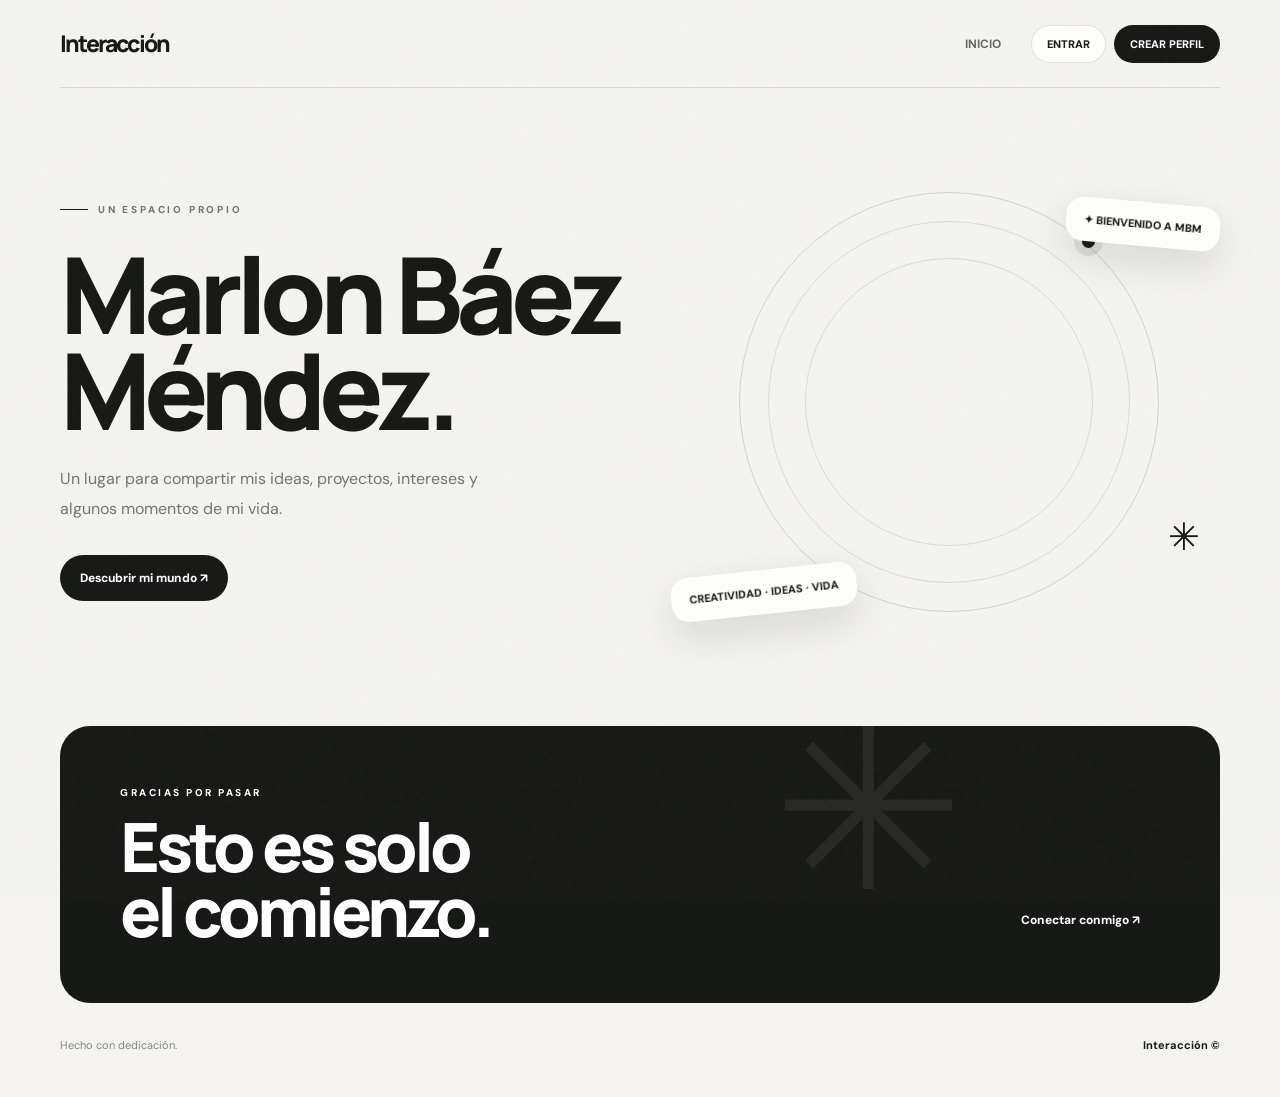
==== commit 477d1995: "Remove hard-coded MBM personal profile initialization from Interacción" ====
--- a/index.html
+++ b/index.html
@@ -191,14 +191,14 @@
 body.ia-profile-mode #about,body.ia-profile-mode #gustos,body.ia-profile-mode #gallery,body.ia-profile-mode #connect,body.ia-profile-mode #extraInfo,body.ia-profile-mode #mbmCommunity,body.ia-profile-mode .ticker{display:none!important}
 body.ia-profile-mode .hero{min-height:580px}
 body.ia-profile-mode .hero-actions .pill-light{display:none}
-body.ia-profile-mode .hero-profile-like{display:none}
+body.ia-profile-mode .hero-profile-like{display:none}body.ia-home-mode .hero-profile-like{display:none}
 body.ia-home-mode .photo-stack{display:none!important}body.ia-home-mode #about,body.ia-home-mode #gustos,body.ia-home-mode #gallery,body.ia-home-mode #connect,body.ia-home-mode #extraInfo,body.ia-home-mode #mbmCommunity,body.ia-home-mode .ticker{display:none!important}
 body.ia-home-mode .hero{min-height:580px}body.ia-home-mode .hero-actions .pill-light{display:none!important}
 @media(max-width:760px){.ia-nav{gap:5px}.ia-nav button{padding:9px 10px;font-size:10px}.ia-panel{padding:22px}.ia-home-mode .hero{min-height:550px}}
 
 </style>
 </head>
-<body><canvas id="mbm-motion-canvas" aria-hidden="true"></canvas>
+<body class="ia-home-mode"><canvas id="mbm-motion-canvas" aria-hidden="true"></canvas>
 <div class="noise"></div>
 <div class="wrap">
 <header class="top"><button class="brand" type="button" aria-label="Ir al inicio de Interacción">Interacción</button><nav class="nav"><a href="./">INICIO</a><span class="ia-nav"><button id="ia-login-open" type="button">ENTRAR</button><button id="ia-signup-open" class="ia-primary" type="button">CREAR PERFIL</button><button id="ia-account-open" type="button" hidden>MI PERFIL</button></span></nav></header>
@@ -316,20 +316,8 @@
 
 <footer><span id="footerText">Hecho con dedicación.</span><strong>Interacción © <span id="year"></span></strong></footer></div>
 <div class="ia-modal" id="ia-auth-modal" role="dialog" aria-modal="true" aria-labelledby="ia-auth-title"><div class="ia-panel"><button class="ia-close" id="ia-auth-close" type="button" aria-label="Cerrar">×</button><div class="micro">INTERACCIÓN · TU ESPACIO</div><h2 id="ia-auth-title">Crea tu perfil</h2><p id="ia-auth-subtitle">Elige cómo quieres aparecer. No necesitas poner apellidos.</p><form class="ia-form" id="ia-auth-form"><label id="ia-name-label">Nombre público<input id="ia-name" maxlength="40" autocomplete="name" placeholder="Ej. Marlon" required></label><label>Correo electrónico<input id="ia-email" type="email" autocomplete="email" required></label><label>Contraseña<input id="ia-password" type="password" minlength="8" autocomplete="new-password" required></label><button id="ia-auth-submit" type="submit">Crear mi perfil</button><div class="ia-message" id="ia-auth-message" role="status"></div></form><button class="ia-switch" id="ia-auth-switch" type="button">Ya tengo una cuenta · Entrar</button></div></div><div class="ia-modal" id="ia-edit-modal" role="dialog" aria-modal="true" aria-labelledby="ia-edit-title"><div class="ia-panel"><button class="ia-close" id="ia-edit-close" type="button" aria-label="Cerrar">×</button><div class="micro">PERSONALIZA TU PERFIL</div><h2 id="ia-edit-title">Editar perfil</h2><form class="ia-form" id="ia-edit-form"><label>Nombre público<input id="ia-edit-name" maxlength="40" required></label><label>Dirección única<input id="ia-edit-handle" maxlength="40" required></label><label>Descripción<textarea id="ia-edit-bio" maxlength="280" rows="4"></textarea></label><button type="submit">Guardar cambios</button><div class="ia-message" id="ia-edit-message" role="status"></div></form></div></div><div class="lightbox" id="lightbox"><button type="button" aria-label="Cerrar">×</button><img alt="Fotografía ampliada"></div>
-<script src="profile.js"></script>
 <script>
-const p=window.PROFILE||{},$=id=>document.getElementById(id),set=(id,v)=>{if(v)$(id).textContent=v};
-set('eyebrow',p.eyebrow);set('name',p.name);set('tagline',p.tagline);set('bio',p.bio);set('footerText',p.footer);if(p.avatar)$('avatar').src=p.avatar;if(p.contactUrl)$('contactBtn').href=p.contactUrl;$('year').textContent=new Date().getFullYear();document.title=(p.name||'MBM')+' — Espacio personal';
-(p.interests||[]).forEach(v=>{const e=document.createElement('span');e.className='chip';e.textContent=v;$('interests').append(e)});
-const icons={
-instagram:'<svg viewBox="0 0 24 24"><defs><linearGradient id="ig" x1="0" y1="1" x2="1" y2="0"><stop stop-color="#ffb347"/><stop offset=".5" stop-color="#f04478"/><stop offset="1" stop-color="#8b45d8"/></linearGradient></defs><rect x="2.5" y="2.5" width="19" height="19" rx="5.5" fill="none" stroke="url(#ig)" stroke-width="2.3"/><circle cx="12" cy="12" r="4.2" fill="none" stroke="url(#ig)" stroke-width="2.2"/><circle cx="17.8" cy="6.5" r="1.3" fill="#e84c87"/></svg>',
-whatsapp:'<svg viewBox="0 0 24 24"><path fill="#25D366" d="M12 2a9.8 9.8 0 0 0-8.4 14.8L2.3 22l5.3-1.4A10 10 0 1 0 12 2Z"/><path fill="#fff" d="M17.5 14.5c-.3-.2-1.8-.9-2.1-1s-.5-.2-.7.2-.8 1-1 1.2-.4.2-.7 0a8 8 0 0 1-2.4-1.5 9 9 0 0 1-1.7-2.1c-.2-.3 0-.5.2-.7l.5-.6.2-.5c.1-.2 0-.4 0-.6s-.7-1.7-1-2.3c-.2-.5-.5-.5-.7-.5h-.6c-.2 0-.6.1-.9.4s-1.2 1.2-1.2 2.8 1.2 3.3 1.4 3.5a11 11 0 0 0 4.3 3.8c.6.3 1.1.5 1.5.6.6.2 1.2.2 1.7.1.5-.1 1.7-.7 2-1.4.2-.7.2-1.3.1-1.5-.1-.1-.3-.2-.6-.4Z"/></svg>',
-github:'<svg viewBox="0 0 24 24"><path fill="#181717" d="M12 .9a11.1 11.1 0 0 0-3.5 21.6c.6.1.8-.3.8-.6v-2.1c-3.1.7-3.8-1.3-3.8-1.3-.5-1.3-1.2-1.6-1.2-1.6-1-.7.1-.7.1-.7 1.1.1 1.7 1.2 1.7 1.2 1 1.7 2.6 1.2 3.2.9.1-.7.4-1.2.7-1.5-2.5-.3-5.1-1.2-5.1-5.5 0-1.2.4-2.2 1.2-3-.1-.3-.5-1.4.1-3 0 0 1-.3 3.1 1.2a10.7 10.7 0 0 1 5.6 0c2.1-1.5 3.1-1.2 3.1-1.2.6 1.6.2 2.7.1 3 .7.8 1.2 1.8 1.2 3 0 4.3-2.6 5.2-5.1 5.5.4.4.8 1 .8 2.1v3.1c0 .3.2.7.8.6A11.1 11.1 0 0 0 12 .9Z"/></svg>'};
-(p.socials||[]).forEach(s=>{const linked=!!(s.url&&s.url!=='#'),a=document.createElement(linked?'a':'div');a.className='social';if(linked){a.href=s.url;a.target='_blank';a.rel='noopener noreferrer'}const i=document.createElement('span');i.className='social-icon';i.innerHTML=icons[s.platform]||'✦';const m=document.createElement('span');m.className='social-meta';const b=document.createElement('strong');b.textContent=s.name;m.append(b);if(s.handle){const sm=document.createElement('small');sm.textContent=s.handle;m.append(sm)}a.append(i,m);if(linked){const ar=document.createElement('span');ar.className='social-arrow';ar.textContent='↗';a.append(ar)}$('socialList').append(a)});
-const photos=(p.photos||[]).slice(0,18);photos.forEach(src=>{const box=document.createElement('div');box.className='photo';const img=document.createElement('img');img.src=src;img.alt='Fotografía personal';img.loading='lazy';box.append(img);$('photos').append(box)});
-if(!photos.length){const e=document.createElement('div');e.className='empty-gallery';e.textContent='Este espacio está preparado para guardar nuevos momentos.';$('photos').append(e)}
-const lb=$('lightbox'),lbImg=lb.querySelector('img');$('photos').addEventListener('click',e=>{const img=e.target.closest('img');if(!img)return;lbImg.src=img.src;lb.classList.add('open')});lb.addEventListener('click',e=>{if(e.target===lb||e.target.tagName==='BUTTON')lb.classList.remove('open')});document.addEventListener('keydown',e=>{if(e.key==='Escape')lb.classList.remove('open')});
-
+const $=id=>document.getElementById(id);
 async function loadArtistLibrary(){
  const grid=$('artistGrid'),profile=$('artistProfile'),songsBox=$('artistSongs'),frame=$('artistFrame');
  let artists=[];
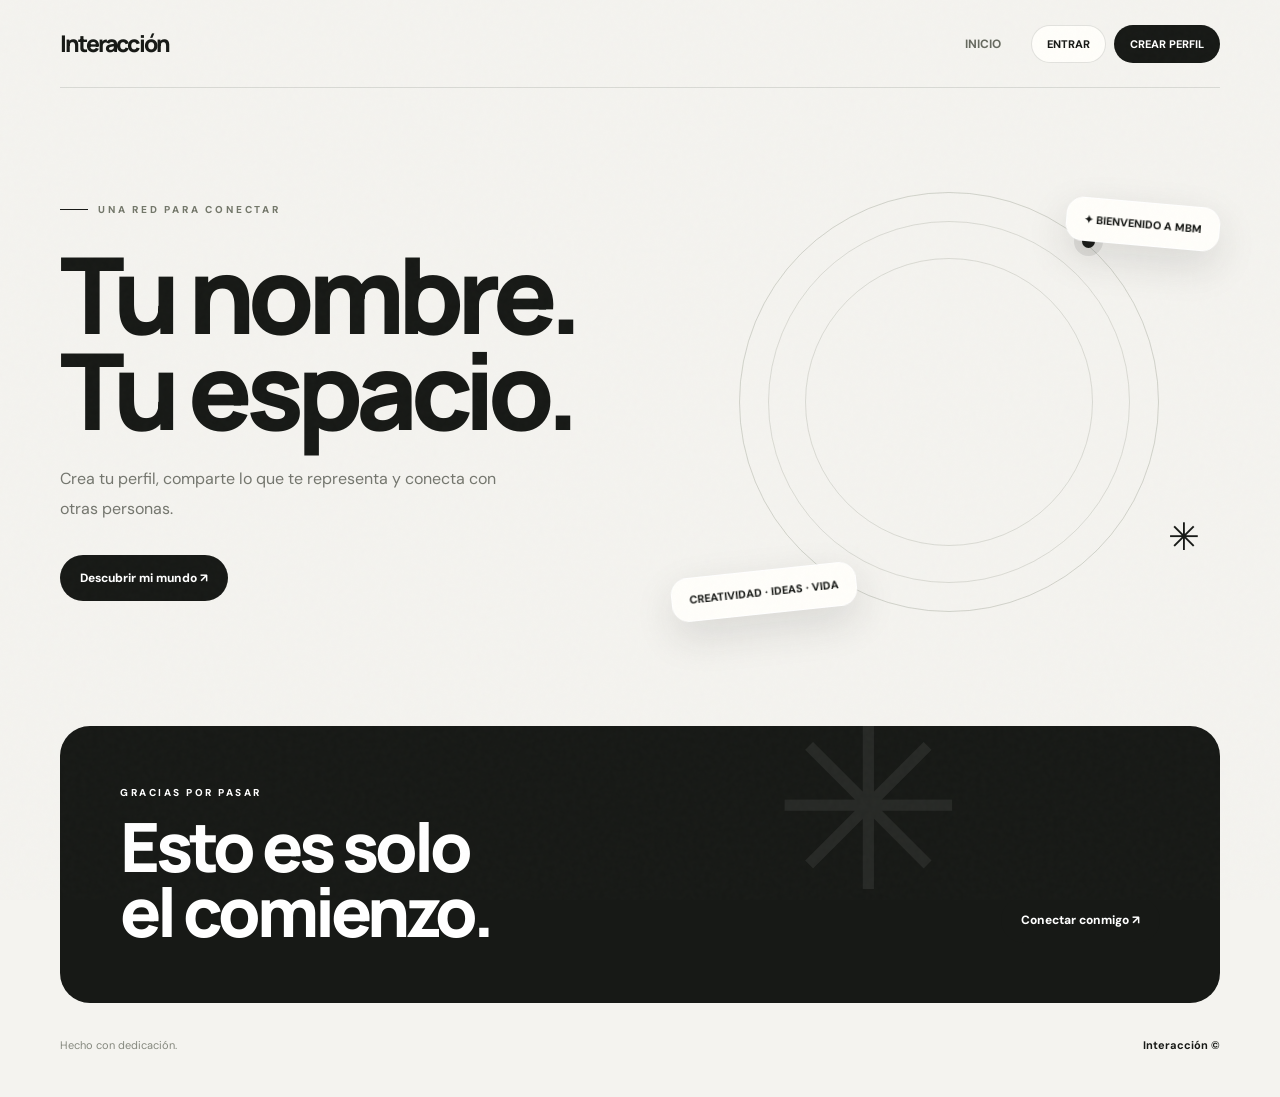
==== commit 4c38a2cd: "Remove remaining Marlon-specific landing placeholders" ====
--- a/index.html
+++ b/index.html
@@ -204,13 +204,13 @@
 <header class="top"><button class="brand" type="button" aria-label="Ir al inicio de Interacción">Interacción</button><nav class="nav"><a href="./">INICIO</a><span class="ia-nav"><button id="ia-login-open" type="button">ENTRAR</button><button id="ia-signup-open" class="ia-primary" type="button">CREAR PERFIL</button><button id="ia-account-open" type="button" hidden>MI PERFIL</button></span></nav></header>
 <main>
 <section class="hero">
-<div class="hero-copy"><div class="eyebrow" id="eyebrow">UN ESPACIO PROPIO</div><h1 id="name">Marlon Báez<br><em>Méndez.</em></h1><p class="intro" id="tagline">Un lugar para compartir mis ideas, proyectos, intereses y algunos momentos de mi vida.</p><div class="hero-actions"><a class="pill pill-dark" id="contactBtn" href="#connect">Descubrir mi mundo ↗</a><a class="pill pill-light" href="#about">Un poco sobre mí ↓</a></div></div>
-<div class="visual"><div class="orbit"><i class="orbit-dot"></i></div><div class="photo-stack"><div class="photo-back"></div><div class="photo-main"><img id="avatar" src="assets/profile.jpg" alt="Retrato de perfil"></div></div><div class="hero-profile-like"><button class="mbm-like" id="mbmLikeButton" type="button" aria-label="Me gusta este perfil" aria-pressed="false">♡ <span>Me gusta</span> · <strong id="mbmLikeCount">0</strong></button></div><div class="floating-tag tag-top" id="tagTopText">✦ BIENVENIDO A MBM</div><div class="floating-tag tag-bottom" id="tagBottomText">CREATIVIDAD · IDEAS · VIDA</div><div class="spark">✳</div></div>
+<div class="hero-copy"><div class="eyebrow" id="eyebrow">UNA RED PARA CONECTAR</div><h1 id="name">Tu nombre.<br><em>Tu espacio.</em></h1><p class="intro" id="tagline">Crea tu perfil, comparte lo que te representa y conecta con otras personas.</p><div class="hero-actions"><a class="pill pill-dark" id="contactBtn" href="#connect">Descubrir mi mundo ↗</a><a class="pill pill-light" href="#about">Un poco sobre mí ↓</a></div></div>
+<div class="visual"><div class="orbit"><i class="orbit-dot"></i></div><div class="photo-stack"><div class="photo-back"></div><div class="photo-main"><img id="avatar" src="assets/default-avatar.svg" alt="Avatar de perfil"></div></div><div class="hero-profile-like"><button class="mbm-like" id="mbmLikeButton" type="button" aria-label="Me gusta este perfil" aria-pressed="false">♡ <span>Me gusta</span> · <strong id="mbmLikeCount">0</strong></button></div><div class="floating-tag tag-top" id="tagTopText">✦ BIENVENIDO A MBM</div><div class="floating-tag tag-bottom" id="tagBottomText">CREATIVIDAD · IDEAS · VIDA</div><div class="spark">✳</div></div>
 </section>
 </main></div>
 <div class="ticker" aria-hidden="true"><div class="ticker-track"><span>IDEAS EN MOVIMIENTO <b>✳</b></span><span>CREAR · EXPLORAR · CRECER <b>✳</b></span><span>UN ESPACIO PROPIO <b>✳</b></span><span>IDEAS EN MOVIMIENTO <b>✳</b></span><span>CREAR · EXPLORAR · CRECER <b>✳</b></span><span>UN ESPACIO PROPIO <b>✳</b></span></div></div>
 <div class="wrap"><main>
-<section class="section" id="about"><div class="section-top reveal"><div><div class="micro">01 — DETRÁS DEL NOMBRE</div><h2 id="aboutTitle">Un poco de<br>mi universo.</h2></div><span class="index">MBM / 001</span></div>
+<section class="section" id="about"><div class="section-top reveal"><div><div class="micro">01 — DETRÁS DEL NOMBRE</div><h2 id="aboutTitle">Un poco de<br>mi universo.</h2></div><span class="index">INTERACCIÓN / 001</span></div>
 <div class="about-layout"><div class="about-stamp reveal"><span class="stamp-small" id="stampSmall">NOTAS PERSONALES · 2026</span><div class="stamp-big" id="stampText">Siempre hay algo nuevo por crear.</div><span class="stamp-foot" id="stampFoot">Curiosidad como punto de partida.</span></div><article class="about-copy reveal"><h3 id="bioTitle">Hola, soy Marlon.</h3><p id="bio">Soy una persona curiosa, creativa y apasionada por aprender y construir cosas nuevas. Este espacio es una pequeña ventana a mi mundo.</p><div class="chips" id="interests"></div></article></div></section>
 <section class="section" id="gallery"><div class="gallery-head reveal"><div><div class="micro">03 — ARCHIVO VISUAL</div><h2 id="galleryTitle">Momentos<br>que cuentan.</h2></div><span class="index">GALERÍA / 003</span></div><div class="gallery-grid reveal" id="photos"></div></section>
 <section class="section" id="gustos">
@@ -263,7 +263,7 @@
 </section>
 <div class="mbm-admin" id="mbmAdminPanel" hidden>
  <div class="mbm-admin-box" role="dialog" aria-modal="true" aria-labelledby="mbmAdminTitle">
-  <div class="mbm-admin-top"><h2 id="mbmAdminTitle">MBM · Administración</h2><button class="mbm-admin-close" id="mbmAdminClose" type="button" aria-label="Cerrar">×</button></div>
+  <div class="mbm-admin-top"><h2 id="mbmAdminTitle">Interacción · Administración</h2><button class="mbm-admin-close" id="mbmAdminClose" type="button" aria-label="Cerrar">×</button></div>
   <form class="mbm-admin-login" id="mbmAdminLogin">
    <p class="mbm-muted">Acceso privado. Solo las cuentas autorizadas pueden administrar el perfil.</p>
    <input class="mbm-field" id="mbmAdminEmail" type="email" autocomplete="username" placeholder="Correo de administrador" required>
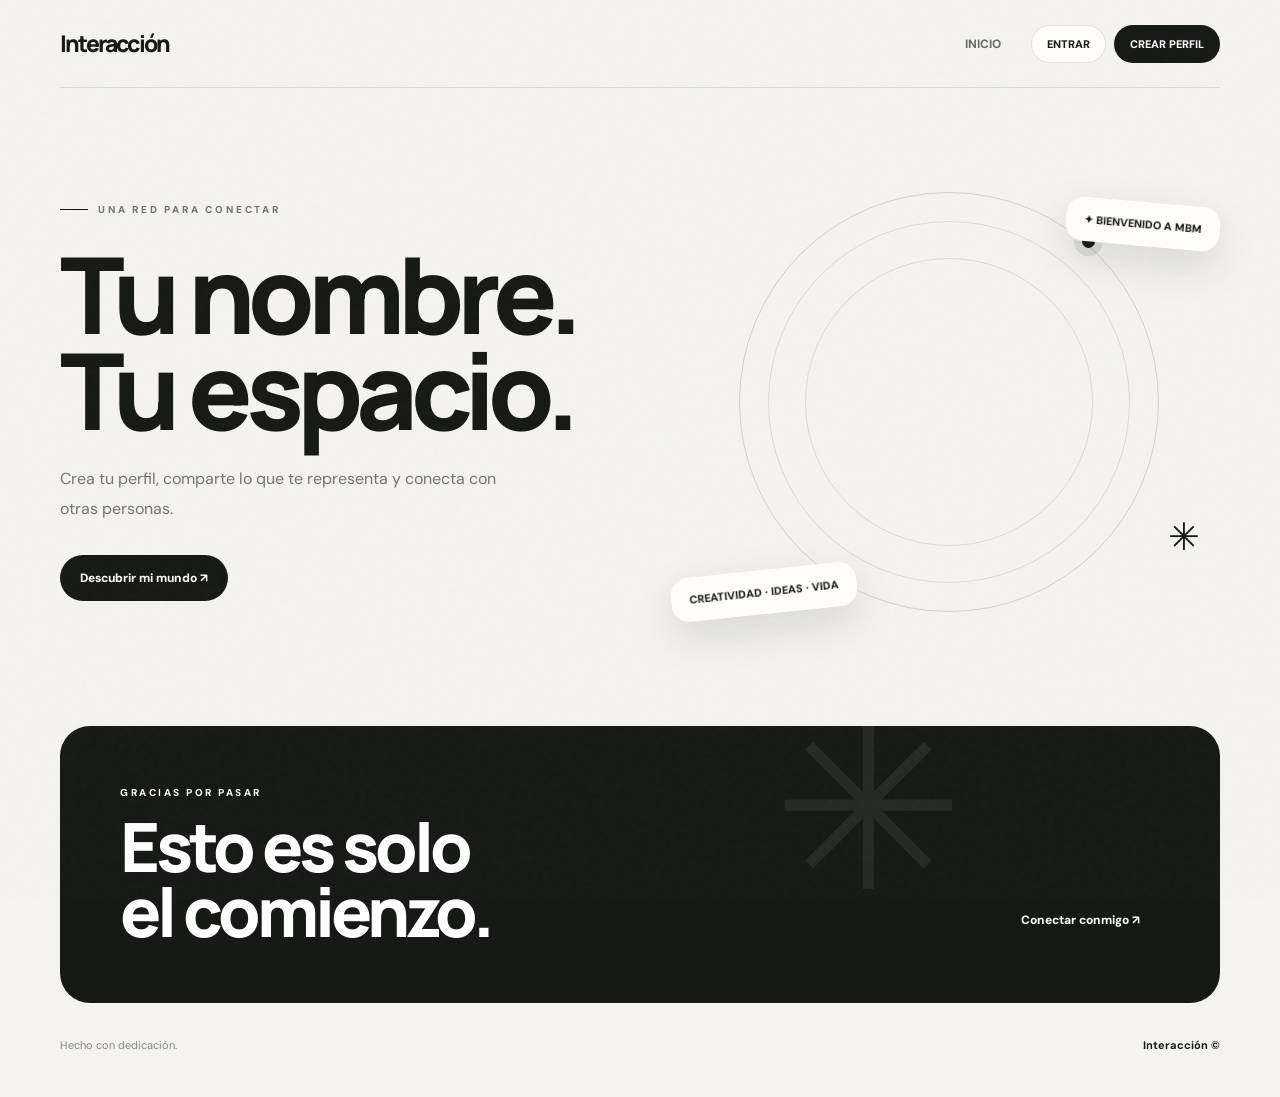
==== commit 70b2d653: "Load profile studio on every profile route" ====
--- a/index.html
+++ b/index.html
@@ -197,6 +197,7 @@
 @media(max-width:760px){.ia-nav{gap:5px}.ia-nav button{padding:9px 10px;font-size:10px}.ia-panel{padding:22px}.ia-home-mode .hero{min-height:550px}}
 
 </style>
+<link rel="stylesheet" href="profile-studio.css">
 </head>
 <body class="ia-home-mode"><canvas id="mbm-motion-canvas" aria-hidden="true"></canvas>
 <div class="noise"></div>
@@ -444,4 +445,5 @@
 <script src="supabase-config.js"></script>
 <script src="mbm-community.js"></script>
 <script src="interaccion.js"></script>
+<script src="profile-studio.js"></script>
 </body></html>
--- a/profile-studio.css
+++ b/profile-studio.css
@@ -0,0 +1,65 @@
+
+body.studio-route{background:var(--studio-paper,#f5f4ef)}
+body.studio-route>.wrap,body.studio-route>footer{display:none!important}
+#studioProfileView{min-height:100vh;padding-bottom:65px;animation:studio-in .5s ease both}
+#studioProfileView[hidden]{display:none}
+.studio-shell{width:min(1120px,calc(100% - 34px));margin:auto}
+.studio-top{display:flex;align-items:center;justify-content:space-between;padding:20px 0;border-bottom:1px solid #17191618;gap:12px}
+.studio-brand{font:800 22px Manrope,sans-serif;letter-spacing:-1.4px;color:inherit}
+.studio-top-actions{display:flex;gap:8px;flex-wrap:wrap}
+.studio-btn{border:1px solid #17191624;background:#fffefa;color:#171916;padding:11px 16px;border-radius:99px;font-size:11px;font-weight:800;cursor:pointer;transition:.2s}
+.studio-btn:hover{transform:translateY(-2px);box-shadow:0 8px 22px #17191614}
+.studio-btn.dark{background:#171916;color:#fff;border-color:#171916}
+.studio-cover{height:clamp(180px,30vw,330px);border-radius:0 0 27px 27px;overflow:hidden;position:relative;background:linear-gradient(125deg,#d6fb68,#9da98a 48%,#171916)}
+.studio-cover img{width:100%;height:100%;object-fit:cover}
+.studio-identity{display:grid;grid-template-columns:145px 1fr;gap:22px;align-items:end;margin-top:-64px;position:relative;z-index:2}
+.studio-avatar{width:145px;height:145px;border:7px solid var(--studio-paper,#f5f4ef);border-radius:32px;object-fit:cover;background:#e6e8dc;box-shadow:0 15px 40px #17191620}
+.studio-identity-copy{padding-bottom:8px}.studio-kicker{font-size:10px;letter-spacing:2.5px;text-transform:uppercase;font-weight:800;color:#74796b}
+.studio-name{font:800 clamp(34px,7vw,68px)/.98 Manrope,sans-serif;letter-spacing:-3.5px;margin:9px 0}
+.studio-handle{color:#77796f;font-size:12px}.studio-bio{max-width:750px;font-size:15px;line-height:1.85;color:#66695f;margin:22px 0}
+.studio-socials{display:flex;gap:9px;flex-wrap:wrap;margin:18px 0 30px}.studio-socials a{padding:10px 14px;border:1px solid #1719161d;background:#fffefa;border-radius:99px;font-size:11px;font-weight:800}
+.studio-section{margin:24px 0;padding:clamp(20px,4vw,36px);background:#fffefa;border:1px solid #fff;border-radius:26px;box-shadow:0 15px 45px #17191608}
+.studio-section h2{font:800 clamp(23px,4vw,34px) Manrope;letter-spacing:-1.5px;margin:0 0 18px}
+.studio-muted{color:#85877e;font-size:12px;line-height:1.7}.studio-tags{display:flex;gap:9px;flex-wrap:wrap}.studio-tag{padding:10px 14px;background:#f0f1e9;border-radius:99px;font-size:11px;font-weight:700}
+.studio-artist-grid{display:grid;grid-template-columns:repeat(auto-fill,minmax(140px,1fr));gap:13px}.studio-artist{overflow:hidden;border-radius:18px;background:#171916;color:#fff;min-width:0}
+.studio-artist img{width:100%;height:145px;display:block;object-fit:cover;background:#dce0d1}.studio-artist strong{display:block;padding:12px;font-size:12px}
+.studio-gallery{display:grid;grid-template-columns:repeat(3,minmax(0,1fr));gap:10px}.studio-gallery img{width:100%;aspect-ratio:1;object-fit:cover;border-radius:17px;background:#e9eae2}
+.studio-video-grid{display:grid;grid-template-columns:repeat(auto-fit,minmax(220px,1fr));gap:12px}.studio-video{border:1px solid #17191618;background:#f5f4ef;border-radius:18px;padding:18px;text-align:left;cursor:pointer}
+.studio-video strong{display:block;font-size:13px;margin-bottom:7px}.studio-video small{font-size:10px;color:#77796f}
+.studio-player{margin-top:16px;aspect-ratio:16/9;background:#171916;border-radius:18px;overflow:hidden}.studio-player iframe{width:100%;height:100%;border:0}
+.studio-empty{padding:22px;border:1px dashed #b7b9ad;border-radius:17px;color:#85877e;font-size:12px}.studio-footer{text-align:center;color:#85877e;font-size:11px;padding:35px 0 0}
+.studio-modal{position:fixed;inset:0;z-index:1000;background:#10120fd9;backdrop-filter:blur(15px);display:none;align-items:center;justify-content:center;padding:12px}.studio-modal.open{display:flex}
+.studio-editor{width:min(900px,100%);max-height:96vh;overflow:auto;background:#f8f7f1;border-radius:24px;padding:clamp(17px,3vw,30px);box-shadow:0 30px 100px #0007}
+.studio-editor-head{display:flex;justify-content:space-between;align-items:center;gap:12px;position:sticky;top:-30px;background:#f8f7f1;padding:6px 0 16px;z-index:3}
+.studio-editor-head h2{font:800 26px Manrope;letter-spacing:-1px;margin:0}.studio-close{width:40px;height:40px;border:1px solid #17191620;border-radius:50%;background:#fff;font-size:23px;cursor:pointer}
+.studio-form-grid{display:grid;grid-template-columns:1fr 1fr;gap:13px}.studio-field{display:grid;gap:7px;font-size:11px;font-weight:800;color:#5d6157}.studio-field.full{grid-column:1/-1}
+.studio-field input,.studio-field textarea{width:100%;border:1px solid #17191620;border-radius:13px;background:white;padding:12px;color:#171916;font:500 13px 'DM Sans',sans-serif;outline:none}
+.studio-field textarea{min-height:82px;resize:vertical}.studio-field input:focus,.studio-field textarea:focus{border-color:#899d45;box-shadow:0 0 0 3px #d6fb6844}
+.studio-template-grid{display:grid;grid-template-columns:repeat(3,minmax(0,1fr));gap:9px}.studio-template-option{border:1px solid #17191620;background:#fff;border-radius:15px;padding:12px;text-align:left;cursor:pointer;min-height:72px}
+.studio-template-option[aria-pressed=true]{border:2px solid #8da13e;background:#f1f6df}.studio-template-option strong{display:block;font-size:11px;margin-bottom:5px}.studio-template-option small{font-size:9px;color:#77796f}
+.studio-catalog{border:1px solid #1719161c;border-radius:16px;background:white;padding:12px}.studio-catalog-search{width:100%;padding:11px;border:1px solid #17191620;border-radius:12px;margin-bottom:10px}
+.studio-catalog-list{display:grid;grid-template-columns:repeat(2,minmax(0,1fr));gap:6px;max-height:220px;overflow:auto}.studio-catalog-item{display:flex;align-items:center;gap:8px;padding:8px;border-radius:10px;background:#f7f7f2;font-size:10px}
+.studio-catalog-item input{accent-color:#718a2e}.studio-check{display:flex;align-items:center;gap:9px;font-size:12px;font-weight:700}
+.studio-savebar{display:flex;justify-content:space-between;align-items:center;gap:12px;position:sticky;bottom:-30px;background:#f8f7f1;padding:15px 0 5px;margin-top:18px}.studio-status{font-size:11px;color:#77796f}
+.studio-discover{padding:45px 0}.studio-discover-head{display:flex;align-items:end;justify-content:space-between;gap:20px;margin-bottom:18px}
+.studio-discover h2{font:800 clamp(30px,5vw,48px) Manrope;letter-spacing:-2px;margin:0}.studio-search{width:min(340px,100%);padding:13px 16px;border:1px solid #17191620;border-radius:99px;background:#fffefa;font-size:12px}
+.studio-directory{display:grid;grid-template-columns:repeat(auto-fill,minmax(190px,1fr));gap:12px}.studio-person{display:flex;align-items:center;gap:12px;padding:13px;border-radius:17px;background:#fffefa;border:1px solid #fff;min-width:0}
+.studio-person img{width:48px;height:48px;border-radius:15px;object-fit:cover;background:#e7e9df}.studio-person strong{display:block;font-size:12px}.studio-person small{display:block;font-size:10px;color:#818477;margin-top:4px}
+.studio-template-futurista,.studio-template-music,.studio-template-luxury,.studio-template-neon{background:#111411;color:#f4f6ed}
+.studio-template-futurista .studio-name,.studio-template-music .studio-name{color:#d6fb68}
+.studio-template-futurista .studio-section,.studio-template-music .studio-section,.studio-template-luxury .studio-section,.studio-template-neon .studio-section{background:#1b211a;color:#f4f6ed;border-color:#343d30}
+.studio-template-futurista .studio-bio,.studio-template-music .studio-bio,.studio-template-luxury .studio-bio,.studio-template-neon .studio-bio{color:#b9c0ad}
+.studio-template-soft{background:#fbf0f3}.studio-template-soft .studio-section{border-radius:34px;background:#fff9fb}
+.studio-template-brutalista{background:#f4e9d4}.studio-template-brutalista .studio-section{border:2px solid #171916;border-radius:3px;box-shadow:6px 6px 0 #171916}
+.studio-template-luxury .studio-name{color:#e4c77d}.studio-template-minimal{background:#fff}.studio-template-minimal .studio-section{box-shadow:none;border-color:#ecece8;border-radius:8px}
+.studio-template-neon .studio-name{color:#d6a8ff}.studio-template-neon .studio-section{background:#1b1b31;border-color:#39345b}
+.studio-template-nature{background:#edf1e8}.studio-template-nature .studio-section{background:#f8fbf4;border-radius:35px}
+.studio-template-anime{background:#f4edff}.studio-template-anime .studio-section{border-radius:12px;border:2px solid #d9c8f4}
+.studio-template-creator{background:#e9f1f5}.studio-template-creator .studio-section{border-radius:14px}
+.studio-template-polaroid{background:#efeee8}.studio-template-polaroid .studio-gallery img{border:8px solid white;border-bottom-width:28px;box-shadow:0 8px 20px #17191612}
+.studio-template-glass{background:#dfe7e9}.studio-template-glass .studio-section{background:#ffffffa8;backdrop-filter:blur(18px);border:1px solid #ffffffd9}
+.studio-template-magazine{background:#f1eee7}.studio-template-magazine .studio-name{font-family:Georgia,serif;letter-spacing:-2px}
+.studio-template-retro{background:#f4dfbd}.studio-template-retro .studio-section{border:2px dashed #9c6746;border-radius:8px;background:#fff3df}
+@keyframes studio-in{from{opacity:0;transform:translateY(12px)}to{opacity:1;transform:none}}
+@media(max-width:650px){.studio-identity{grid-template-columns:95px 1fr;gap:13px;margin-top:-45px}.studio-avatar{width:95px;height:95px;border-radius:24px;border-width:5px}.studio-name{font-size:34px;letter-spacing:-2px}.studio-bio{font-size:13px}.studio-section{padding:19px;border-radius:20px;margin:17px 0}.studio-gallery{grid-template-columns:repeat(2,minmax(0,1fr))}.studio-form-grid{grid-template-columns:1fr}.studio-field.full{grid-column:auto}.studio-template-grid{grid-template-columns:repeat(2,minmax(0,1fr))}.studio-catalog-list{grid-template-columns:1fr}.studio-discover-head{display:grid}.studio-search{width:100%}.studio-top{padding:15px 0}.studio-brand{font-size:19px}.studio-top-actions .studio-btn{padding:9px 11px;font-size:10px}}
+@media(prefers-reduced-motion:reduce){#studioProfileView,.studio-btn{animation:none!important;transition:none!important}}
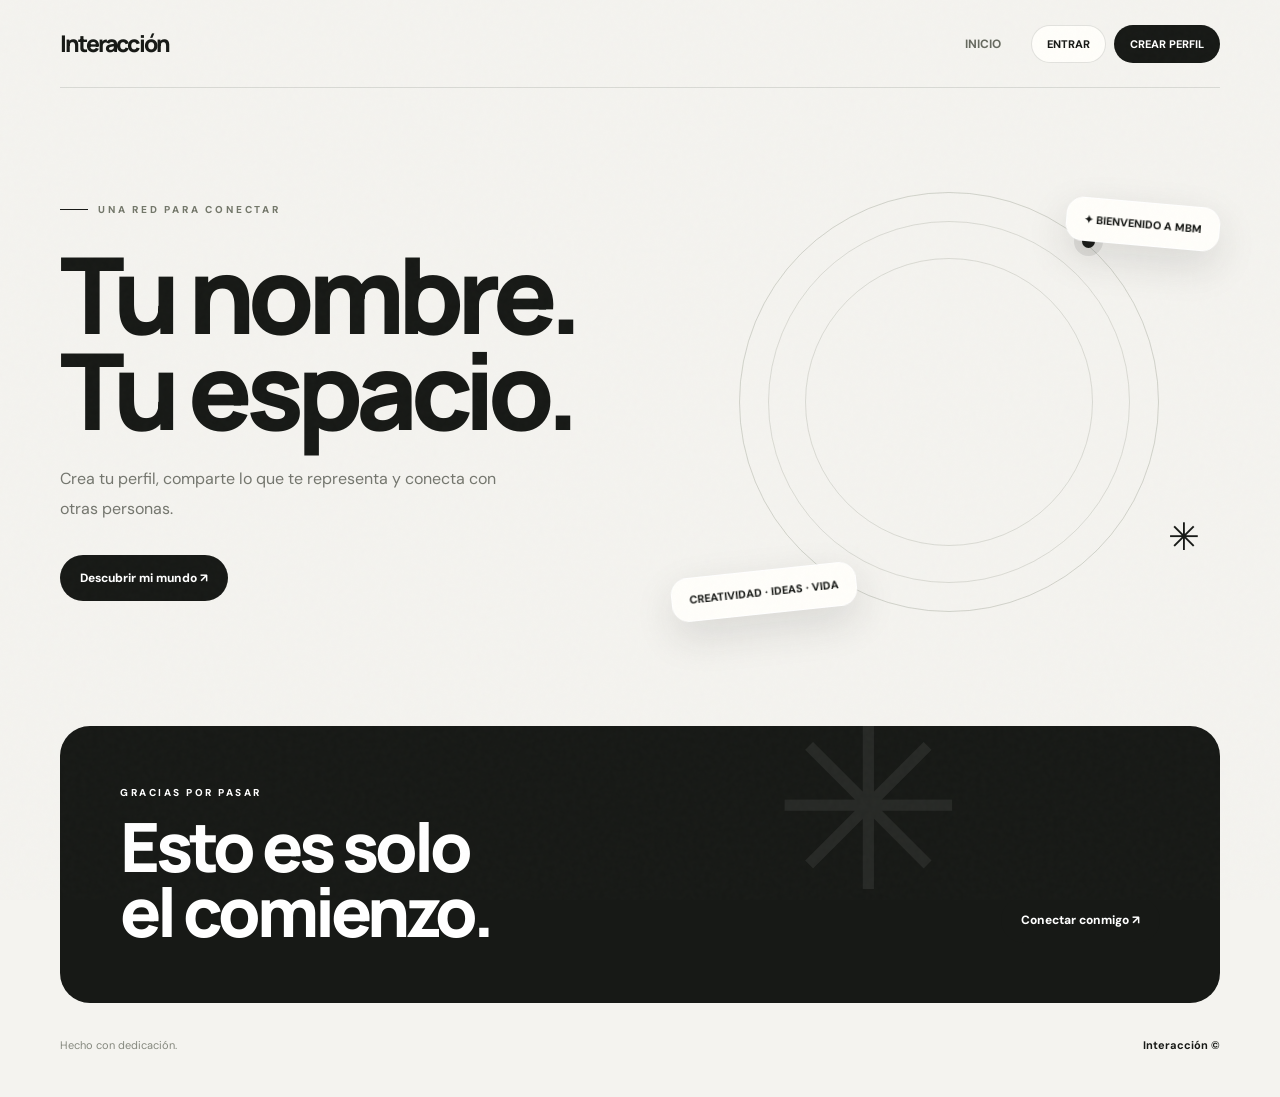
==== commit 87ccdc7d: "Load Profile Studio stylesheet on all routes" ====
--- a/index.html
+++ b/index.html
@@ -197,7 +197,7 @@
 @media(max-width:760px){.ia-nav{gap:5px}.ia-nav button{padding:9px 10px;font-size:10px}.ia-panel{padding:22px}.ia-home-mode .hero{min-height:550px}}
 
 </style>
-<link rel="stylesheet" href="profile-studio.css">
+<link rel="stylesheet" href="./profile-studio.css?v=14" id="mbm-studio-css">
 </head>
 <body class="ia-home-mode"><canvas id="mbm-motion-canvas" aria-hidden="true"></canvas>
 <div class="noise"></div>
@@ -445,5 +445,5 @@
 <script src="supabase-config.js"></script>
 <script src="mbm-community.js"></script>
 <script src="interaccion.js"></script>
-<script src="profile-studio.js"></script>
+<script src="profile-studio.js?v=14"></script>
 </body></html>
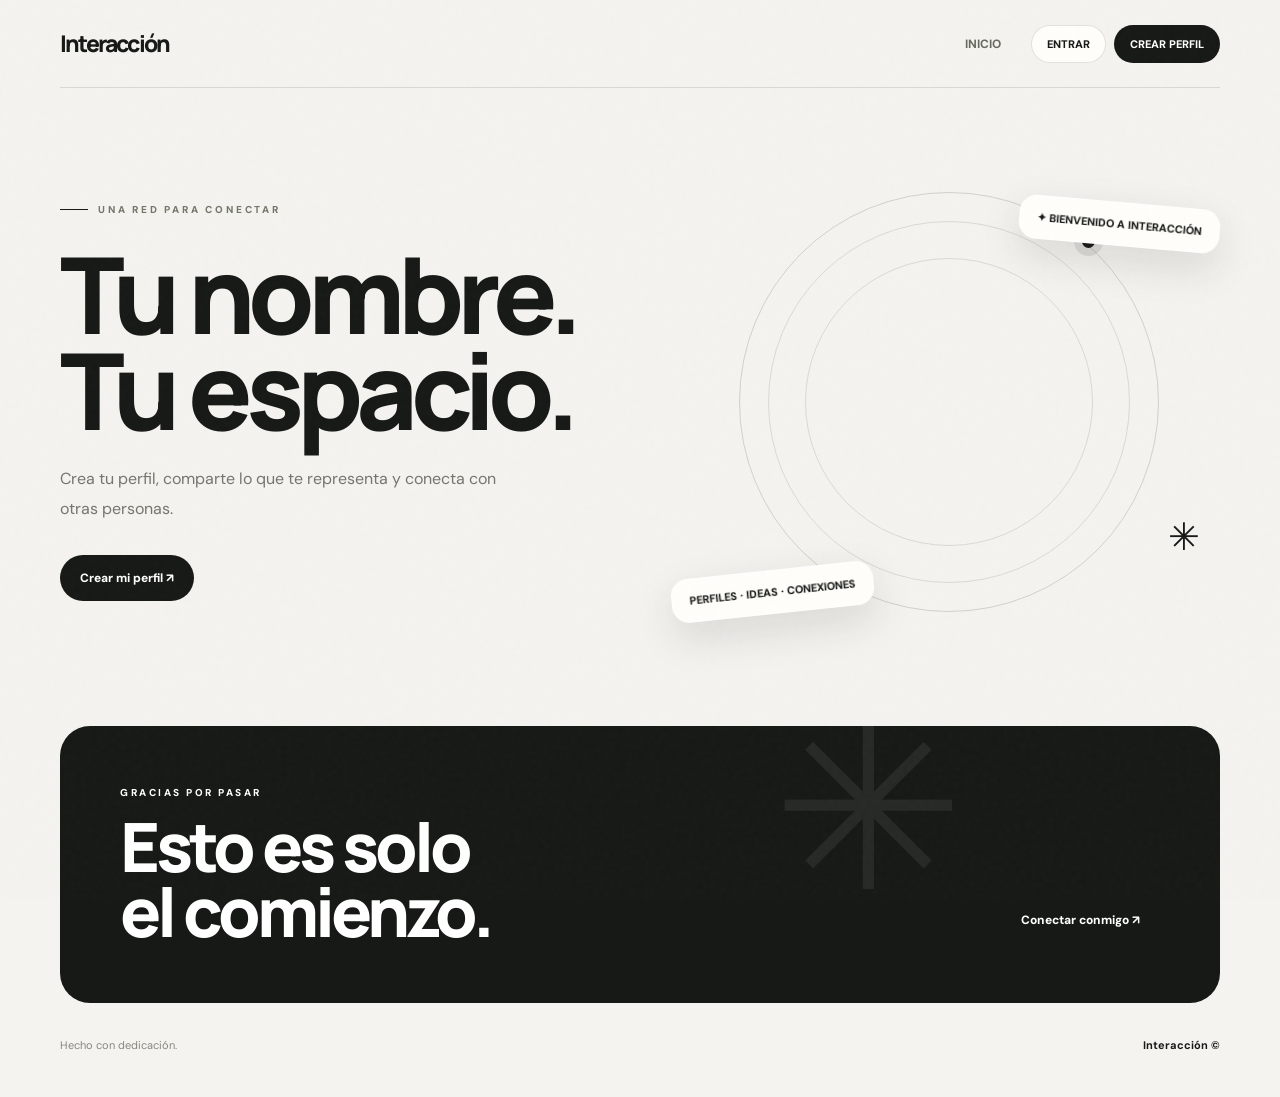
==== commit 1b5e0151: "Bust frontend cache for auth and profile editor fixes" ====
--- a/index.html
+++ b/index.html
@@ -197,7 +197,8 @@
 @media(max-width:760px){.ia-nav{gap:5px}.ia-nav button{padding:9px 10px;font-size:10px}.ia-panel{padding:22px}.ia-home-mode .hero{min-height:550px}}
 
 </style>
-<link rel="stylesheet" href="./profile-studio.css?v=14" id="mbm-studio-css">
+<link rel="stylesheet" href="./profile-studio.css?v=15" id="mbm-studio-css">
+<link rel="stylesheet" href="./confesiones.css?v=1">
 </head>
 <body class="ia-home-mode"><canvas id="mbm-motion-canvas" aria-hidden="true"></canvas>
 <div class="noise"></div>
@@ -442,8 +443,9 @@
  }
 </script>
 <script src="https://cdn.jsdelivr.net/npm/@supabase/supabase-js@2"></script>
-<script src="supabase-config.js"></script>
+<script src="supabase-config.js?v=2"></script>
 <script src="mbm-community.js"></script>
-<script src="interaccion.js"></script>
-<script src="profile-studio.js?v=14"></script>
+<script src="interaccion.js?v=2"></script>
+<script src="profile-studio.js?v=15"></script>
+<script src="confesiones.js?v=2"></script>
 </body></html>
--- a/profile-studio.css
+++ b/profile-studio.css
@@ -1,65 +1,32 @@
+/* Interacción Profile Studio v14 */
+.ps-root{--ps-ink:#171916;--ps-paper:#fffefa;--ps-muted:#85897d;max-width:1160px;margin:0 auto;padding:20px 24px 90px;animation:ps-enter .65s ease both}
+.ps-masthead{min-height:340px;border-radius:32px;padding:clamp(30px,6vw,74px);display:flex;flex-direction:column;justify-content:end;align-items:flex-start;gap:12px;color:#fff;background-color:#171916;background-size:cover;background-position:center;position:relative;overflow:hidden;box-shadow:0 24px 65px #1517131c}
+.ps-masthead:after{content:"";position:absolute;inset:0;background:linear-gradient(0deg,#10120fe8,#10120f22 75%);pointer-events:none}.ps-masthead>*{position:relative;z-index:1}
+.ps-kicker{font-size:10px;letter-spacing:2.4px;text-transform:uppercase;font-weight:800;color:inherit;opacity:.72}.ps-profile-title{font:800 clamp(42px,8vw,86px)/.95 Manrope,sans-serif;letter-spacing:-5px;margin:0;max-width:850px}.ps-profile-tagline{font-size:15px;line-height:1.75;max-width:600px;margin:0;color:#f0f0e8}.ps-profile-location{font-size:11px;color:#e0e2d8}
+.ps-content{display:grid;grid-template-columns:repeat(12,minmax(0,1fr));gap:15px;margin-top:16px}.ps-section{grid-column:span 6;min-width:0;border-radius:26px;background:#fffefa;border:1px solid #fff;padding:clamp(22px,3.4vw,38px);box-shadow:0 15px 50px #25271908;animation:ps-enter .7s ease both}.ps-section:nth-child(3n){grid-column:span 12}.ps-heading{font:800 clamp(25px,4vw,38px)/1.05 Manrope,sans-serif;letter-spacing:-1.8px;margin:10px 0 18px}.ps-body{font-size:14px;line-height:1.95;color:#5e6258;white-space:pre-wrap;overflow-wrap:anywhere}.ps-location,.ps-muted{font-size:12px;color:#85897d;line-height:1.7}.ps-tags{display:flex;gap:8px;flex-wrap:wrap}.ps-tag{padding:10px 14px;border:1px solid #e6e7df;border-radius:99px;font-size:11px;font-weight:700;background:#f8f8f2}
+.ps-artist-grid{display:grid;grid-template-columns:repeat(3,minmax(0,1fr));gap:10px}.ps-artist{background:#f3f3ec;border-radius:17px;overflow:hidden;min-width:0}.ps-artist img,.ps-artist-placeholder{width:100%;aspect-ratio:1.25;object-fit:cover;display:grid;place-items:center;background:#e5e6dc;font:800 28px Manrope;color:#171916}.ps-artist-copy{display:grid;gap:4px;padding:12px}.ps-artist-copy strong{font-size:12px}.ps-artist-copy small{font-size:10px;color:#85897d}
+.ps-video-list,.ps-socials{display:grid;grid-template-columns:repeat(2,minmax(0,1fr));gap:9px}.ps-video,.ps-social{display:flex;align-items:center;gap:10px;min-width:0;border:1px solid #e6e7df;border-radius:15px;padding:14px;background:#f8f8f2;color:#171916;text-align:left;font-size:12px;font-weight:700;cursor:pointer}.ps-video-play{font-size:16px}.ps-video-arrow,.ps-social span{margin-left:auto}.ps-social{justify-content:space-between}
+.ps-gallery{display:grid;grid-template-columns:repeat(3,minmax(0,1fr));gap:9px}.ps-gallery img{width:100%;aspect-ratio:1;object-fit:cover;border-radius:15px;background:#e8e9e2}
+.ps-extra-grid{display:grid;grid-template-columns:repeat(2,minmax(0,1fr));gap:10px}.ps-extra{background:#f5f5ef;border-radius:16px;padding:17px}.ps-extra h3{font:800 16px Manrope;margin:0 0 8px}.ps-extra p{font-size:12px;line-height:1.7;color:#686c62;white-space:pre-wrap;margin:0}
+.ps-profile-foot{text-align:center;padding:28px 0 0;font-size:10px;letter-spacing:1px;color:#8a8d83}
+.ps-template-futurista .ps-masthead,.ps-template-neon .ps-masthead{background-color:#090c12}.ps-template-soft .ps-section{background:#fff8f7}.ps-template-music .ps-masthead{background-color:#291b30}.ps-template-brutalista .ps-section{border:2px solid #171916;border-radius:5px;box-shadow:5px 5px 0 #171916}.ps-template-luxury .ps-section{border-radius:8px;background:#f4f0e8}.ps-template-minimal .ps-section{box-shadow:none;border-color:#e6e7df}.ps-template-nature .ps-masthead{background-color:#354537}.ps-template-anime .ps-section{border-radius:30px;background:#f5f0ff}.ps-template-creator .ps-section{border-radius:16px}.ps-template-polaroid .ps-artist,.ps-template-polaroid .ps-extra{background:white;border:8px solid white;box-shadow:0 8px 25px #2221}.ps-template-glass .ps-section{background:#ffffffb8;backdrop-filter:blur(16px);border:1px solid #fff}.ps-template-magazine .ps-section{border-radius:4px}.ps-template-retro .ps-section{background:#f2ead8;border:1px solid #d2c3a3}
+.ps-video-modal{position:fixed;inset:0;z-index:120;background:#0b0d0beF;backdrop-filter:blur(16px);display:none;place-items:center;padding:18px}.ps-video-modal.open{display:grid}.ps-video-panel{width:min(900px,100%);background:#171916;border-radius:24px;padding:18px;color:white;position:relative}.ps-video-close{float:right;border:1px solid #ffffff50;background:#ffffff18;color:white;border-radius:50%;width:40px;height:40px;font-size:23px}.ps-video-title{font:700 17px Manrope;margin:10px 55px 15px 0}.ps-video-frame{width:100%;aspect-ratio:16/9;border:0;border-radius:14px;background:#050505}
+.ps-edit-open{background:#171916!important;color:white!important;border-color:#171916!important}
+.ps-editor-modal{position:fixed;inset:0;z-index:110;background:#0c0e0cbd;backdrop-filter:blur(17px);display:none;place-items:center;padding:12px}.ps-editor-modal.open{display:grid}.ps-editor-panel{width:min(900px,100%);max-height:96vh;overflow:auto;background:#f7f6f0;border-radius:25px;padding:clamp(16px,3vw,28px);box-shadow:0 25px 90px #0008}
+.ps-editor-head{display:flex;justify-content:space-between;gap:20px;align-items:flex-start}.ps-editor-head h2{font:800 clamp(25px,4vw,36px) Manrope;letter-spacing:-1.5px;margin:7px 0}.ps-editor-head p{font-size:12px;color:#85897d;margin:0}.ps-editor-close{width:40px;height:40px;border:1px solid #dedfd5;border-radius:50%;background:white;font-size:23px;flex:none}
+.ps-editor-tabs{display:flex;gap:6px;overflow:auto;padding:17px 0;border-bottom:1px solid #e1e2d9}.ps-editor-tabs button{border:1px solid #dedfd5;background:#fffefa;border-radius:99px;padding:10px 14px;font-size:11px;font-weight:800;white-space:nowrap}.ps-editor-tabs button.active{background:#171916;color:white;border-color:#171916}.ps-editor-pane{display:none;padding:20px 0}.ps-editor-pane.active{display:block}.ps-editor-pane h3{font:800 18px Manrope;margin:18px 0 12px}.ps-editor-pane label:not(.ps-check){display:grid;gap:7px;margin:12px 0;font-size:11px;font-weight:800;color:#55594f}.ps-editor-pane input:not([type=checkbox]),.ps-editor-pane textarea{width:100%;border:1px solid #dedfd5;border-radius:13px;background:white;padding:12px;font:13px 'DM Sans',sans-serif;color:#171916}.ps-editor-pane input:focus,.ps-editor-pane textarea:focus{outline:2px solid #171916;outline-offset:1px}
+.ps-template-grid{display:grid;grid-template-columns:repeat(3,minmax(0,1fr));gap:9px}.ps-template-option{display:grid;gap:7px;text-align:left;border:1px solid #dedfd5;border-radius:15px;background:white;padding:10px;cursor:pointer}.ps-template-option.selected{border:2px solid #171916;background:#f1f1eb}.ps-template-option strong{font-size:12px}.ps-template-option small{font-size:10px;line-height:1.4;color:#85897d}.ps-template-preview{height:65px;border-radius:9px;background:#e9eae3;display:flex;gap:4px;align-items:end;padding:8px;overflow:hidden}.ps-template-preview i{display:block;height:45%;flex:1;border-radius:4px;background:#171916}.ps-template-preview i:nth-child(2){height:70%}.ps-template-preview i:nth-child(3){height:55%}.ps-preview-futurista,.ps-preview-neon{background:#141820}.ps-preview-soft,.ps-preview-anime{background:#f4dfe7}.ps-preview-luxury{background:#ddd2bd}.ps-preview-nature{background:#a8b8a0}.ps-preview-retro{background:#cdb98d}
+.ps-section-order{display:grid;gap:7px}.ps-order-row{display:flex;align-items:center;gap:8px;padding:9px 10px;border:1px solid #dedfd5;background:white;border-radius:12px}.ps-order-row>span{flex:1;font-size:12px;font-weight:700}.ps-order-row button{border:1px solid #e0e1d9;background:#f6f6f1;border-radius:8px;padding:6px 10px}.ps-order-row button:disabled{opacity:.3}.ps-order-row.dragging{opacity:.4}
+.ps-pair{display:grid;grid-template-columns:.8fr 1.2fr auto;gap:7px;align-items:start;margin:8px 0}.ps-pair input,.ps-pair textarea{width:100%;border:1px solid #dedfd5;border-radius:10px;padding:10px;font:12px 'DM Sans',sans-serif}.ps-pair button,.ps-add-row{border:1px solid #dedfd5;background:white;border-radius:99px;padding:9px 12px;font-size:10px;font-weight:800}.ps-add-row{margin:7px 0 15px}
+.ps-artist-results{display:grid;grid-template-columns:repeat(2,minmax(0,1fr));gap:6px;max-height:250px;overflow:auto;margin-top:9px}.ps-artist-result{display:flex;justify-content:space-between;gap:8px;align-items:center;text-align:left;border:1px solid #dedfd5;border-radius:11px;background:white;padding:10px;font-size:11px}.ps-artist-result small{font-size:9px;color:#85897d}.ps-artist-result:disabled{opacity:.5}.ps-selected-artists{display:grid;gap:6px}.ps-selected-row{display:flex;justify-content:space-between;gap:10px;align-items:center;padding:9px 11px;background:white;border:1px solid #dedfd5;border-radius:10px;font-size:11px}.ps-selected-row button{border:0;background:none;color:#9a3945;font-size:10px;font-weight:800}
+.ps-check{display:flex;align-items:center;gap:10px;font-size:13px;font-weight:800}.ps-editor-actions{position:sticky;bottom:-1px;background:#f7f6f0;border-top:1px solid #dedfd5;padding:14px 0 2px;display:flex;align-items:center;justify-content:space-between;gap:10px}.ps-editor-actions span{font-size:11px;color:#687b34}.ps-save{border:0;border-radius:99px;background:#171916;color:white;padding:14px 18px;font-size:11px;font-weight:800}
+.ps-discover{max-width:1160px;margin:10px auto 70px;padding:35px 24px;background:#fffefa;border:1px solid white;border-radius:28px;box-shadow:0 15px 50px #25271908}.ps-discover-head{display:flex;flex-direction:column;gap:8px}.ps-discover-head h2{font:800 clamp(28px,4vw,42px) Manrope;letter-spacing:-2px;margin:0 0 12px}.ps-directory-search{width:100%;max-width:500px;border:1px solid #dedfd5;border-radius:99px;background:#f8f8f2;padding:13px 17px;font:13px 'DM Sans',sans-serif;margin-bottom:17px}.ps-directory-grid{display:grid;grid-template-columns:repeat(3,minmax(0,1fr));gap:9px}.ps-directory-card{display:flex;align-items:center;gap:11px;min-width:0;padding:12px;border:1px solid #e6e7df;border-radius:15px;background:#fafaf6;transition:transform .2s}.ps-directory-card:hover{transform:translateY(-3px)}.ps-directory-card img,.ps-directory-avatar{width:43px;height:43px;border-radius:50%;object-fit:cover;display:grid;place-items:center;background:#171916;color:white;font-weight:800;flex:none}.ps-directory-copy{display:grid;gap:4px;min-width:0}.ps-directory-copy strong{font-size:12px;overflow:hidden;text-overflow:ellipsis;white-space:nowrap}.ps-directory-copy small{font-size:10px;color:#85897d}.ps-directory-arrow{margin-left:auto}
+@keyframes ps-enter{from{opacity:0;transform:translateY(16px)}to{opacity:1;transform:translateY(0)}}
+@media(max-width:700px){.ps-root{padding:12px 15px 65px}.ps-masthead{min-height:280px;border-radius:22px;padding:25px}.ps-profile-title{letter-spacing:-2.8px}.ps-content{grid-template-columns:1fr;gap:10px;margin-top:10px}.ps-section,.ps-section:nth-child(3n){grid-column:1}.ps-artist-grid{grid-template-columns:repeat(2,minmax(0,1fr))}.ps-video-list,.ps-socials{grid-template-columns:1fr}.ps-gallery{grid-template-columns:repeat(2,minmax(0,1fr))}.ps-extra-grid{grid-template-columns:1fr}.ps-discover{margin:0 15px 50px;padding:22px 16px}.ps-directory-grid{grid-template-columns:1fr}.ps-editor-modal{padding:0}.ps-editor-panel{max-height:100vh;height:100vh;border-radius:0;padding:16px}.ps-template-grid{grid-template-columns:repeat(2,minmax(0,1fr))}.ps-pair{grid-template-columns:1fr}.ps-artist-results{grid-template-columns:1fr}.ps-editor-actions{align-items:stretch;flex-direction:column}.ps-save{width:100%}}
+@media(prefers-reduced-motion:reduce){.ps-root,.ps-section{animation:none}.ps-directory-card{transition:none}}
+body.ia-home-mode .ps-discover{display:block}body.ia-profile-mode .ps-discover{display:none}body.ia-profile-mode .ps-root{display:block}
+/* MBM entertainment catalog + music player */
+.ps-artist-links{display:flex;gap:7px;margin-top:8px}.ps-artist-links a,.ps-song-link a{font-size:10px;font-weight:800;color:#42483a;background:#e7e9df;border-radius:99px;padding:6px 9px}.ps-song-link{display:flex;align-items:center;gap:7px;margin-top:7px;font-size:10px;color:#606457}.ps-song-link span{min-width:0;overflow:hidden;text-overflow:ellipsis;white-space:nowrap;flex:1}.ps-song-play{border:0;border-radius:50%;width:27px;height:27px;background:#171916;color:#fff}.ps-catalog-subtitle{font:800 17px Manrope;margin:20px 0 10px}.ps-media-group{margin-top:20px}.ps-catalog-grid{display:grid;grid-template-columns:repeat(4,minmax(0,1fr));gap:12px}.ps-catalog-card{overflow:hidden;border:1px solid #e9e9e1;border-radius:17px;background:#f8f8f3;min-width:0}.ps-catalog-card>img,.ps-catalog-placeholder{display:grid;width:100%;aspect-ratio:2/3;object-fit:cover;background:#e8e9e1;place-items:center;font:800 30px Manrope;color:#606457}.ps-game-card>img,.ps-game-card .ps-catalog-placeholder{aspect-ratio:1.15}.ps-catalog-copy{padding:10px;display:grid;gap:5px}.ps-catalog-copy strong{font-size:11px;line-height:1.35}.ps-catalog-copy small{font-size:9px;color:#85897d;line-height:1.5}.ps-catalog-link{font-size:10px;font-weight:800;color:#4e5c2b;margin-top:3px}.ps-catalog-filters{display:flex;flex-wrap:wrap;gap:7px;margin:10px 0 14px}.ps-catalog-filters button{border:1px solid #e1e3d9;background:#fff;border-radius:99px;padding:8px 12px;font-size:10px;font-weight:800}.ps-catalog-filters button.active{background:#171916;color:white;border-color:#171916}.ps-catalog-results{display:grid;grid-template-columns:repeat(2,minmax(0,1fr));gap:7px;max-height:340px;overflow:auto}.ps-catalog-result{display:grid;text-align:left;gap:4px;border:1px solid #e5e6de;background:#fff;border-radius:12px;padding:11px;min-width:0}.ps-catalog-result span{font-size:11px;font-weight:800}.ps-catalog-result small{font-size:9px;color:#85897d}.ps-selected-artist{display:grid;gap:8px}.ps-selected-song{display:flex;align-items:center;gap:7px;font-size:11px;color:#65695e}.ps-selected-song span{flex:1}.ps-selected-song button{border:0;background:#eee;border-radius:50%;width:24px;height:24px}.ps-add-song{display:grid;grid-template-columns:1fr;gap:6px}.ps-add-song input{min-width:0;width:100%;padding:9px;border:1px solid #e5e6de;border-radius:9px}.ps-add-song button{border:0;border-radius:9px;background:#171916;color:white;padding:9px}.ps-game-grid .ps-catalog-card{max-width:220px}
+@media(max-width:700px){.ps-catalog-grid{grid-template-columns:repeat(2,minmax(0,1fr))}.ps-catalog-results{grid-template-columns:1fr}.ps-add-song{grid-template-columns:1fr}.ps-game-grid .ps-catalog-card{max-width:none}}
 
-body.studio-route{background:var(--studio-paper,#f5f4ef)}
-body.studio-route>.wrap,body.studio-route>footer{display:none!important}
-#studioProfileView{min-height:100vh;padding-bottom:65px;animation:studio-in .5s ease both}
-#studioProfileView[hidden]{display:none}
-.studio-shell{width:min(1120px,calc(100% - 34px));margin:auto}
-.studio-top{display:flex;align-items:center;justify-content:space-between;padding:20px 0;border-bottom:1px solid #17191618;gap:12px}
-.studio-brand{font:800 22px Manrope,sans-serif;letter-spacing:-1.4px;color:inherit}
-.studio-top-actions{display:flex;gap:8px;flex-wrap:wrap}
-.studio-btn{border:1px solid #17191624;background:#fffefa;color:#171916;padding:11px 16px;border-radius:99px;font-size:11px;font-weight:800;cursor:pointer;transition:.2s}
-.studio-btn:hover{transform:translateY(-2px);box-shadow:0 8px 22px #17191614}
-.studio-btn.dark{background:#171916;color:#fff;border-color:#171916}
-.studio-cover{height:clamp(180px,30vw,330px);border-radius:0 0 27px 27px;overflow:hidden;position:relative;background:linear-gradient(125deg,#d6fb68,#9da98a 48%,#171916)}
-.studio-cover img{width:100%;height:100%;object-fit:cover}
-.studio-identity{display:grid;grid-template-columns:145px 1fr;gap:22px;align-items:end;margin-top:-64px;position:relative;z-index:2}
-.studio-avatar{width:145px;height:145px;border:7px solid var(--studio-paper,#f5f4ef);border-radius:32px;object-fit:cover;background:#e6e8dc;box-shadow:0 15px 40px #17191620}
-.studio-identity-copy{padding-bottom:8px}.studio-kicker{font-size:10px;letter-spacing:2.5px;text-transform:uppercase;font-weight:800;color:#74796b}
-.studio-name{font:800 clamp(34px,7vw,68px)/.98 Manrope,sans-serif;letter-spacing:-3.5px;margin:9px 0}
-.studio-handle{color:#77796f;font-size:12px}.studio-bio{max-width:750px;font-size:15px;line-height:1.85;color:#66695f;margin:22px 0}
-.studio-socials{display:flex;gap:9px;flex-wrap:wrap;margin:18px 0 30px}.studio-socials a{padding:10px 14px;border:1px solid #1719161d;background:#fffefa;border-radius:99px;font-size:11px;font-weight:800}
-.studio-section{margin:24px 0;padding:clamp(20px,4vw,36px);background:#fffefa;border:1px solid #fff;border-radius:26px;box-shadow:0 15px 45px #17191608}
-.studio-section h2{font:800 clamp(23px,4vw,34px) Manrope;letter-spacing:-1.5px;margin:0 0 18px}
-.studio-muted{color:#85877e;font-size:12px;line-height:1.7}.studio-tags{display:flex;gap:9px;flex-wrap:wrap}.studio-tag{padding:10px 14px;background:#f0f1e9;border-radius:99px;font-size:11px;font-weight:700}
-.studio-artist-grid{display:grid;grid-template-columns:repeat(auto-fill,minmax(140px,1fr));gap:13px}.studio-artist{overflow:hidden;border-radius:18px;background:#171916;color:#fff;min-width:0}
-.studio-artist img{width:100%;height:145px;display:block;object-fit:cover;background:#dce0d1}.studio-artist strong{display:block;padding:12px;font-size:12px}
-.studio-gallery{display:grid;grid-template-columns:repeat(3,minmax(0,1fr));gap:10px}.studio-gallery img{width:100%;aspect-ratio:1;object-fit:cover;border-radius:17px;background:#e9eae2}
-.studio-video-grid{display:grid;grid-template-columns:repeat(auto-fit,minmax(220px,1fr));gap:12px}.studio-video{border:1px solid #17191618;background:#f5f4ef;border-radius:18px;padding:18px;text-align:left;cursor:pointer}
-.studio-video strong{display:block;font-size:13px;margin-bottom:7px}.studio-video small{font-size:10px;color:#77796f}
-.studio-player{margin-top:16px;aspect-ratio:16/9;background:#171916;border-radius:18px;overflow:hidden}.studio-player iframe{width:100%;height:100%;border:0}
-.studio-empty{padding:22px;border:1px dashed #b7b9ad;border-radius:17px;color:#85877e;font-size:12px}.studio-footer{text-align:center;color:#85877e;font-size:11px;padding:35px 0 0}
-.studio-modal{position:fixed;inset:0;z-index:1000;background:#10120fd9;backdrop-filter:blur(15px);display:none;align-items:center;justify-content:center;padding:12px}.studio-modal.open{display:flex}
-.studio-editor{width:min(900px,100%);max-height:96vh;overflow:auto;background:#f8f7f1;border-radius:24px;padding:clamp(17px,3vw,30px);box-shadow:0 30px 100px #0007}
-.studio-editor-head{display:flex;justify-content:space-between;align-items:center;gap:12px;position:sticky;top:-30px;background:#f8f7f1;padding:6px 0 16px;z-index:3}
-.studio-editor-head h2{font:800 26px Manrope;letter-spacing:-1px;margin:0}.studio-close{width:40px;height:40px;border:1px solid #17191620;border-radius:50%;background:#fff;font-size:23px;cursor:pointer}
-.studio-form-grid{display:grid;grid-template-columns:1fr 1fr;gap:13px}.studio-field{display:grid;gap:7px;font-size:11px;font-weight:800;color:#5d6157}.studio-field.full{grid-column:1/-1}
-.studio-field input,.studio-field textarea{width:100%;border:1px solid #17191620;border-radius:13px;background:white;padding:12px;color:#171916;font:500 13px 'DM Sans',sans-serif;outline:none}
-.studio-field textarea{min-height:82px;resize:vertical}.studio-field input:focus,.studio-field textarea:focus{border-color:#899d45;box-shadow:0 0 0 3px #d6fb6844}
-.studio-template-grid{display:grid;grid-template-columns:repeat(3,minmax(0,1fr));gap:9px}.studio-template-option{border:1px solid #17191620;background:#fff;border-radius:15px;padding:12px;text-align:left;cursor:pointer;min-height:72px}
-.studio-template-option[aria-pressed=true]{border:2px solid #8da13e;background:#f1f6df}.studio-template-option strong{display:block;font-size:11px;margin-bottom:5px}.studio-template-option small{font-size:9px;color:#77796f}
-.studio-catalog{border:1px solid #1719161c;border-radius:16px;background:white;padding:12px}.studio-catalog-search{width:100%;padding:11px;border:1px solid #17191620;border-radius:12px;margin-bottom:10px}
-.studio-catalog-list{display:grid;grid-template-columns:repeat(2,minmax(0,1fr));gap:6px;max-height:220px;overflow:auto}.studio-catalog-item{display:flex;align-items:center;gap:8px;padding:8px;border-radius:10px;background:#f7f7f2;font-size:10px}
-.studio-catalog-item input{accent-color:#718a2e}.studio-check{display:flex;align-items:center;gap:9px;font-size:12px;font-weight:700}
-.studio-savebar{display:flex;justify-content:space-between;align-items:center;gap:12px;position:sticky;bottom:-30px;background:#f8f7f1;padding:15px 0 5px;margin-top:18px}.studio-status{font-size:11px;color:#77796f}
-.studio-discover{padding:45px 0}.studio-discover-head{display:flex;align-items:end;justify-content:space-between;gap:20px;margin-bottom:18px}
-.studio-discover h2{font:800 clamp(30px,5vw,48px) Manrope;letter-spacing:-2px;margin:0}.studio-search{width:min(340px,100%);padding:13px 16px;border:1px solid #17191620;border-radius:99px;background:#fffefa;font-size:12px}
-.studio-directory{display:grid;grid-template-columns:repeat(auto-fill,minmax(190px,1fr));gap:12px}.studio-person{display:flex;align-items:center;gap:12px;padding:13px;border-radius:17px;background:#fffefa;border:1px solid #fff;min-width:0}
-.studio-person img{width:48px;height:48px;border-radius:15px;object-fit:cover;background:#e7e9df}.studio-person strong{display:block;font-size:12px}.studio-person small{display:block;font-size:10px;color:#818477;margin-top:4px}
-.studio-template-futurista,.studio-template-music,.studio-template-luxury,.studio-template-neon{background:#111411;color:#f4f6ed}
-.studio-template-futurista .studio-name,.studio-template-music .studio-name{color:#d6fb68}
-.studio-template-futurista .studio-section,.studio-template-music .studio-section,.studio-template-luxury .studio-section,.studio-template-neon .studio-section{background:#1b211a;color:#f4f6ed;border-color:#343d30}
-.studio-template-futurista .studio-bio,.studio-template-music .studio-bio,.studio-template-luxury .studio-bio,.studio-template-neon .studio-bio{color:#b9c0ad}
-.studio-template-soft{background:#fbf0f3}.studio-template-soft .studio-section{border-radius:34px;background:#fff9fb}
-.studio-template-brutalista{background:#f4e9d4}.studio-template-brutalista .studio-section{border:2px solid #171916;border-radius:3px;box-shadow:6px 6px 0 #171916}
-.studio-template-luxury .studio-name{color:#e4c77d}.studio-template-minimal{background:#fff}.studio-template-minimal .studio-section{box-shadow:none;border-color:#ecece8;border-radius:8px}
-.studio-template-neon .studio-name{color:#d6a8ff}.studio-template-neon .studio-section{background:#1b1b31;border-color:#39345b}
-.studio-template-nature{background:#edf1e8}.studio-template-nature .studio-section{background:#f8fbf4;border-radius:35px}
-.studio-template-anime{background:#f4edff}.studio-template-anime .studio-section{border-radius:12px;border:2px solid #d9c8f4}
-.studio-template-creator{background:#e9f1f5}.studio-template-creator .studio-section{border-radius:14px}
-.studio-template-polaroid{background:#efeee8}.studio-template-polaroid .studio-gallery img{border:8px solid white;border-bottom-width:28px;box-shadow:0 8px 20px #17191612}
-.studio-template-glass{background:#dfe7e9}.studio-template-glass .studio-section{background:#ffffffa8;backdrop-filter:blur(18px);border:1px solid #ffffffd9}
-.studio-template-magazine{background:#f1eee7}.studio-template-magazine .studio-name{font-family:Georgia,serif;letter-spacing:-2px}
-.studio-template-retro{background:#f4dfbd}.studio-template-retro .studio-section{border:2px dashed #9c6746;border-radius:8px;background:#fff3df}
-@keyframes studio-in{from{opacity:0;transform:translateY(12px)}to{opacity:1;transform:none}}
-@media(max-width:650px){.studio-identity{grid-template-columns:95px 1fr;gap:13px;margin-top:-45px}.studio-avatar{width:95px;height:95px;border-radius:24px;border-width:5px}.studio-name{font-size:34px;letter-spacing:-2px}.studio-bio{font-size:13px}.studio-section{padding:19px;border-radius:20px;margin:17px 0}.studio-gallery{grid-template-columns:repeat(2,minmax(0,1fr))}.studio-form-grid{grid-template-columns:1fr}.studio-field.full{grid-column:auto}.studio-template-grid{grid-template-columns:repeat(2,minmax(0,1fr))}.studio-catalog-list{grid-template-columns:1fr}.studio-discover-head{display:grid}.studio-search{width:100%}.studio-top{padding:15px 0}.studio-brand{font-size:19px}.studio-top-actions .studio-btn{padding:9px 11px;font-size:10px}}
-@media(prefers-reduced-motion:reduce){#studioProfileView,.studio-btn{animation:none!important;transition:none!important}}
+.ps-video-frame{min-height:200px}.ps-game-links{display:flex;flex-wrap:wrap;gap:6px}
--- a/confesiones.css
+++ b/confesiones.css
@@ -0,0 +1,27 @@
+body.mbm-confession-page{background:#f4f3ef;color:#171916}
+body.mbm-confession-page>.wrap,body.mbm-confession-page>.noise,body.mbm-confession-page>canvas{display:none!important}
+#mbmConfessionsApp{--mc-ink:#171916;--mc-muted:#777b70;--mc-line:#e5e6dd;--mc-lime:#d6fb68;position:relative;z-index:30;width:min(860px,calc(100% - 28px));margin:0 auto;padding:22px 0 50px;min-height:100vh;font-family:'DM Sans',sans-serif}
+.mc-head{display:flex;align-items:center;justify-content:space-between;padding:8px 2px 23px;border-bottom:1px solid var(--mc-line)}.mc-brand{font:800 17px Manrope,sans-serif;letter-spacing:-1px;color:var(--mc-ink);text-decoration:none}.mc-head-label,.mc-kicker,.mc-section-kicker{font-size:9px;font-weight:800;letter-spacing:2.2px;color:#85897d}
+.mc-hero{padding:48px 0 34px;position:relative}.mc-avatar{width:48px;height:48px;border-radius:17px;background:var(--mc-lime);display:grid;place-items:center;overflow:hidden;font:800 21px Manrope;margin-bottom:22px}.mc-avatar img{width:100%;height:100%;object-fit:cover}
+.mc-title{font:800 clamp(42px,8vw,76px)/.94 Manrope,sans-serif;letter-spacing:-4.8px;margin:14px 0 13px;max-width:720px}.mc-description{font-size:14px;line-height:1.8;color:var(--mc-muted);max-width:560px;margin:0}.mc-byline{display:flex;align-items:center;gap:10px;margin-top:22px;font-size:11px;font-weight:700;color:#62665b}.mc-byline-avatar{width:28px;height:28px;border-radius:10px;background:#e9efda;display:grid;place-items:center;font-size:12px}
+.mc-compose,.mc-wall{background:#fffefa;border:1px solid #fff;border-radius:26px;padding:clamp(20px,4vw,34px);box-shadow:0 18px 50px #24271908;margin-bottom:17px}.mc-section-title{font:800 clamp(25px,4vw,34px) Manrope,sans-serif;letter-spacing:-1.6px;margin:8px 0}.mc-subtle{font-size:12px;color:var(--mc-muted);line-height:1.7;margin:0 0 18px}
+.mc-form{display:grid;gap:11px;margin-top:20px}.mc-form input,.mc-form textarea,.mc-settings input,.mc-settings textarea,.mc-reply-form textarea{width:100%;border:1px solid var(--mc-line);border-radius:15px;background:#fafaf6;color:var(--mc-ink);padding:14px 15px;font:inherit;font-size:13px;outline:none;resize:vertical;transition:border-color .2s,box-shadow .2s}
+.mc-form input:focus,.mc-form textarea:focus,.mc-settings input:focus,.mc-settings textarea:focus,.mc-reply-form textarea:focus{border-color:#a7bd54;box-shadow:0 0 0 3px #d6fb6840}
+.mc-visibility-picker{display:grid;grid-template-columns:1fr 1fr;gap:9px}.mc-choice{border:1px solid var(--mc-line);border-radius:16px;padding:13px;display:grid;grid-template-columns:18px 1fr;column-gap:8px;align-items:center;cursor:pointer}.mc-choice input{width:16px;height:16px;margin:0;accent-color:#788d2e;grid-row:span 2}.mc-choice span{font-size:12px;font-weight:800}.mc-choice small{font-size:10px;color:var(--mc-muted);grid-column:2}.mc-choice.selected{background:#f4f8e8;border-color:#b8cb76}
+.mc-privacy-note{font-size:10px;line-height:1.7;color:#888c80;margin:0}.mc-send,.mc-owner-open{border:0;border-radius:99px;background:var(--mc-ink);color:#fff;padding:15px 21px;font-size:12px;font-weight:800;cursor:pointer;transition:transform .2s,box-shadow .2s}.mc-send:hover,.mc-owner-open:hover{transform:translateY(-2px);box-shadow:0 10px 25px #17191620}.mc-send:disabled{opacity:.55;cursor:wait}
+.mc-feedback,.mc-form-msg{font-size:11px;color:var(--mc-muted);line-height:1.6}.mc-feedback.error,.mc-form-msg.error{color:#a63e3e}.mc-success{border:1px solid #dbe7b5;background:#f5f9e9;border-radius:16px;padding:14px;font-size:12px;line-height:1.7;color:#4b5b24}.mc-copy{border:1px solid #cbd99d;border-radius:99px;background:#f5f9e9;padding:10px 14px;font-size:11px;font-weight:800;cursor:pointer;margin-left:8px}
+.mc-wall-head{margin-bottom:19px}.mc-wall-head .mc-subtle{margin:0}.mc-message{border:1px solid var(--mc-line);border-radius:20px;padding:18px;margin-top:11px;background:#fff}.mc-message.private{border-color:#e1d7ef;background:#fbf8ff}.mc-message-top{display:flex;align-items:center;gap:10px;flex-wrap:wrap}.mc-author{font-size:12px}.mc-visibility{font-size:8px;letter-spacing:1.2px;font-weight:800;padding:6px 9px;border-radius:99px;background:#f1f3e9;color:#687b30}.mc-message.private .mc-visibility{background:#eee7f7;color:#75599b}.mc-time{font-size:10px;color:#92968a;margin-left:auto}.mc-message-body{font-size:14px;line-height:1.8;white-space:pre-wrap;overflow-wrap:anywhere;margin:15px 0}
+.mc-reactions{display:flex;gap:6px;flex-wrap:wrap}.mc-reaction{border:1px solid var(--mc-line);background:#fafaf6;border-radius:99px;padding:7px 10px;font-size:11px;cursor:pointer;transition:transform .2s,background .2s}.mc-reaction:hover{background:#f1f6df;transform:translateY(-2px)}.mc-reaction.pop{animation:mc-pop .42s ease}@keyframes mc-pop{0%{transform:scale(1)}35%{transform:scale(1.35) rotate(-7deg)}100%{transform:scale(1)}}
+.mc-replies{display:grid;gap:8px;margin-top:14px}.mc-reply{margin-left:18px;padding:12px 14px;border-left:2px solid #dfe5cb;background:#f8f9f2;border-radius:0 13px 13px 0}.mc-reply.owner{border-left-color:#b4c76a;background:#f2f6e4}.mc-reply-author{font-size:10px}.mc-reply p{font-size:12px;line-height:1.7;margin:5px 0;white-space:pre-wrap}.mc-reply time{font-size:9px;color:#8b8f83}
+.mc-reply-form{display:grid;grid-template-columns:1fr auto;gap:8px;margin-top:14px}.mc-reply-form textarea{min-height:44px;max-height:130px;padding:11px 12px}.mc-send-small{border:0;border-radius:13px;background:#171916;color:white;padding:0 14px;font-size:10px;font-weight:800;cursor:pointer}.mc-report{border:0;background:transparent;color:#96998f;font-size:10px;padding:10px 0 0;cursor:pointer}
+.mc-hidden-label{display:inline-block;color:#9a6135;background:#fff2e3;border-radius:99px;padding:6px 10px;font-size:9px;font-weight:800}.mc-owner-actions{display:flex;gap:8px;margin-top:14px}.mc-quiet,.mc-danger{border:1px solid var(--mc-line);background:#fafaf6;border-radius:99px;padding:9px 13px;font-size:10px;font-weight:800;cursor:pointer}.mc-danger{color:#a44848;border-color:#efd5d5;background:#fff7f7}.mc-empty{padding:35px 15px;text-align:center;border:1px dashed #d9dccf;border-radius:18px;color:#8a8e82;font-size:12px}.mc-owner-open{margin:0 0 16px;background:#71852e}.mc-foot{text-align:center;padding:18px 0 0;font-size:10px;color:#96998f}
+.mbm-conf-owner-trigger{display:inline-flex;margin-top:16px;border:0;border-radius:99px;background:#d6fb68;color:#171916;padding:12px 17px;font-size:11px;font-weight:800;cursor:pointer;box-shadow:0 8px 24px #1112}
+.mc-admin-modal{position:fixed;inset:0;z-index:999;background:#10120edb;backdrop-filter:blur(18px);display:grid;place-items:center;padding:12px}.mc-admin-panel{width:min(920px,100%);max-height:96vh;overflow:auto;background:#f6f5ef;border-radius:25px;padding:clamp(17px,3vw,30px);box-shadow:0 30px 100px #0008}.mc-admin-head{display:flex;justify-content:space-between;align-items:flex-start;margin-bottom:18px}.mc-admin-head h2{font:800 clamp(25px,4vw,35px) Manrope;letter-spacing:-1.5px;margin:8px 0}.mc-admin-close{width:40px;height:40px;border:1px solid var(--mc-line);border-radius:50%;background:white;font-size:23px;cursor:pointer}
+.mc-link-box{display:flex;gap:7px;margin-bottom:17px}.mc-link-box input{flex:1;min-width:0;border:1px solid var(--mc-line);border-radius:13px;padding:11px;font:11px monospace;background:white}.mc-link-box button{border:0;border-radius:13px;padding:0 13px;background:#171916;color:white;font-size:10px;font-weight:800}
+.mc-settings{display:grid;grid-template-columns:1fr 1fr;gap:11px;background:#fffefa;border:1px solid white;border-radius:18px;padding:16px;margin-bottom:16px}.mc-settings label{display:grid;gap:6px;font-size:10px;font-weight:800;color:#666a5f}.mc-settings input,.mc-settings textarea{font-size:12px;padding:10px}.mc-settings .mc-toggle{display:flex;align-items:center;gap:8px;grid-column:1/-1}.mc-settings .mc-toggle input{width:17px;accent-color:#71852e}.mc-settings button{border:0;border-radius:99px;background:#171916;color:white;padding:12px 16px;font-size:10px;font-weight:800}
+.mc-stats{display:grid;grid-template-columns:repeat(4,1fr);gap:9px;margin:16px 0}.mc-stat{background:#fffefa;border:1px solid white;border-radius:16px;padding:14px}.mc-stat small{display:block;color:#85897d;font-size:9px;margin-bottom:7px}.mc-stat strong{font:800 25px Manrope;letter-spacing:-1px}
+.mc-chart,.mc-admin-messages,.mc-danger-zone{background:#fffefa;border:1px solid white;border-radius:19px;padding:17px;margin:12px 0}.mc-chart h3,.mc-admin-messages h3,.mc-danger-zone h3{font:800 17px Manrope;margin:0 0 14px}.mc-bars{height:150px;display:grid;grid-template-columns:repeat(14,minmax(0,1fr));gap:5px;align-items:end;border-bottom:1px solid var(--mc-line);padding:5px 0}.mc-bar-col{height:100%;display:flex;flex-direction:column;justify-content:end;align-items:center;gap:5px;min-width:0}.mc-bar-stack{height:100%;display:flex;align-items:end;gap:2px;width:100%;justify-content:center}.mc-bar{width:28%;max-width:9px;border-radius:5px 5px 1px 1px;min-height:2px;background:#9db64b;display:block}.mc-bar.mc-messages{background:#171916}.mc-bar.mc-replies{background:#b5a0d8}.mc-bar-col small{font-size:8px;color:#85897d}.mc-legend{font-size:9px;color:#85897d;margin-top:10px}
+.mc-danger-zone{border-color:#eedada;background:#fffafa}.mc-danger-zone p{font-size:11px;color:#888;line-height:1.7}.mc-danger-wide{border:1px solid #e6bebe;background:#fff1f1;color:#a13f3f;border-radius:99px;padding:12px 16px;font-size:10px;font-weight:800;cursor:pointer}.mc-admin-messages>.mc-message{background:#fbfbf7}.mc-loading,.mc-error-page{padding:60px 10px;text-align:center;font:800 22px Manrope}.mc-error-page{padding-bottom:5px}
+@media(max-width:620px){#mbmConfessionsApp{width:calc(100% - 22px);padding-top:14px}.mc-hero{padding:35px 0 25px}.mc-title{font-size:49px;letter-spacing:-3.3px}.mc-compose,.mc-wall{border-radius:21px;padding:18px}.mc-visibility-picker{grid-template-columns:1fr}.mc-message{padding:14px}.mc-time{width:100%;margin-left:0}.mc-reply-form{grid-template-columns:1fr}.mc-send-small{padding:12px}.mc-admin-panel{border-radius:19px}.mc-stats{grid-template-columns:repeat(2,1fr)}.mc-settings{grid-template-columns:1fr}.mc-settings .mc-toggle{grid-column:auto}.mc-link-box{flex-wrap:wrap}.mc-link-box input{flex-basis:100%}.mc-link-box button{min-height:38px;flex:1}.mc-bars{gap:2px}.mc-bar-col small{font-size:7px}}
+@media(prefers-reduced-motion:reduce){#mbmConfessionsApp *{animation:none!important;transition:none!important}}
+.mc-safety-note{border-left:2px solid #d6fb68;padding:8px 12px;background:#fafbf4;border-radius:0 10px 10px 0;color:#74786c;font-size:10px;line-height:1.7;margin:0}
